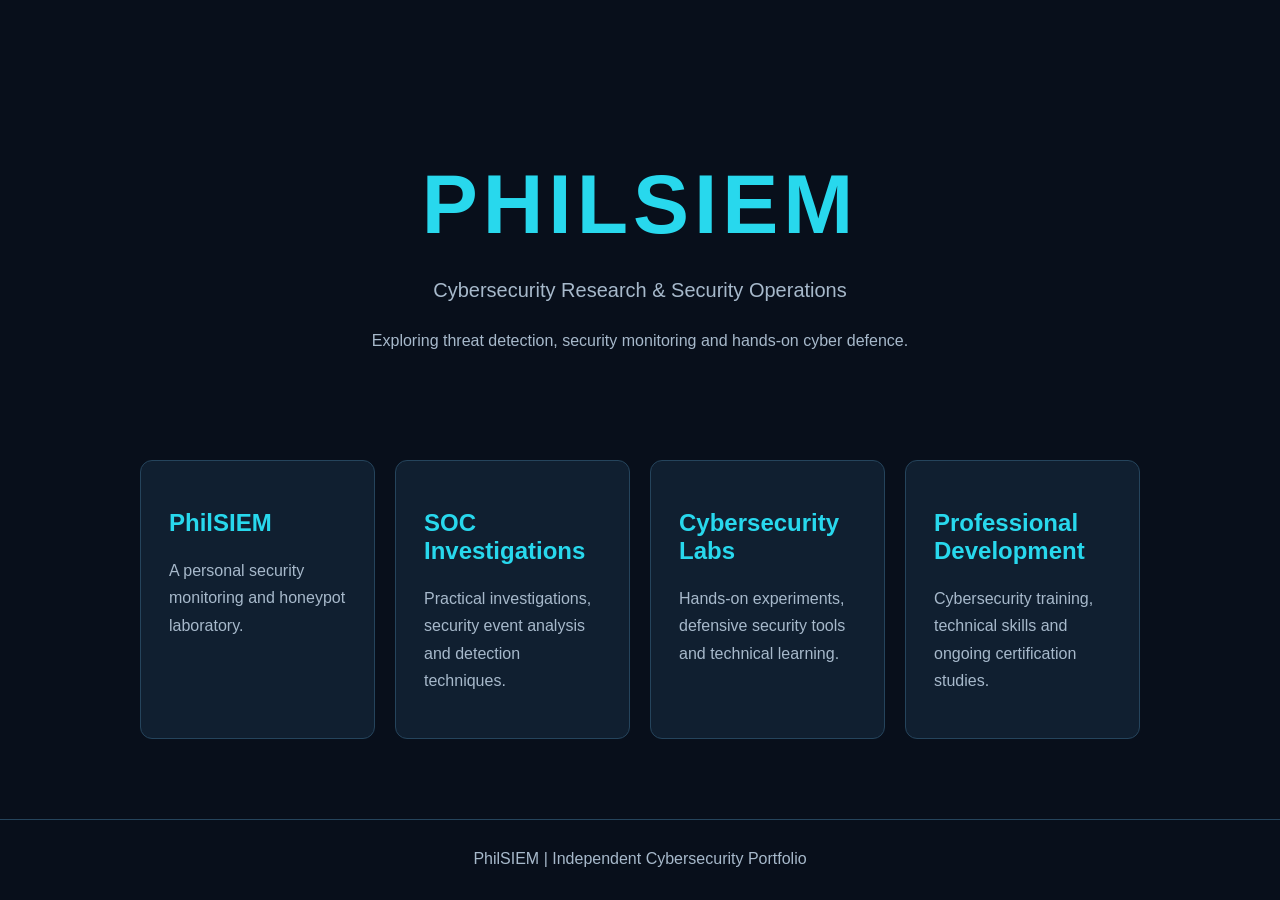
==== index.html @ 8fc61f2c "Create index.html" ====
<!DOCTYPE html>
<html lang="en">
<head>
  <meta charset="UTF-8">
  <meta name="viewport" content="width=device-width, initial-scale=1">
  <title>PhilSIEM | Cybersecurity Research</title>
  <style>
    body {
      background: #080f1b;
      color: #e6f2ff;
      font-family: Arial, sans-serif;
      margin: 0;
      text-align: center;
    }
    header {
      padding: 100px 20px 60px;
    }
    h1 {
      font-size: clamp(48px, 9vw, 84px);
      color: #28d8ed;
      letter-spacing: 5px;
      margin-bottom: 12px;
    }
    p { color: #a7b9cb; line-height: 1.7; }
    .tagline { font-size: 20px; }
    .grid {
      display: grid;
      grid-template-columns: repeat(auto-fit, minmax(230px, 1fr));
      gap: 20px;
      max-width: 1000px;
      margin: 30px auto 80px;
      padding: 0 20px;
    }
    .card {
      background: #101f30;
      border: 1px solid #25445c;
      border-radius: 12px;
      padding: 28px;
      text-align: left;
    }
    .card h2 { color: #28d8ed; }
    footer {
      padding: 30px;
      border-top: 1px solid #25445c;
      color: #a7b9cb;
    }
  </style>
</head>
<body>
  <header>
    <h1>PHILSIEM</h1>
    <p class="tagline">Cybersecurity Research & Security Operations</p>
    <p>Exploring threat detection, security monitoring and hands-on cyber defence.</p>
  </header>

  <main class="grid">
    <section class="card">
      <h2>PhilSIEM</h2>
      <p>A personal security monitoring and honeypot laboratory.</p>
    </section>
    <section class="card">
      <h2>SOC Investigations</h2>
      <p>Practical investigations, security event analysis and detection techniques.</p>
    </section>
    <section class="card">
      <h2>Cybersecurity Labs</h2>
      <p>Hands-on experiments, defensive security tools and technical learning.</p>
    </section>
    <section class="card">
      <h2>Professional Development</h2>
      <p>Cybersecurity training, technical skills and ongoing certification studies.</p>
    </section>
  </main>

  <footer>PhilSIEM | Independent Cybersecurity Portfolio</footer>
</body>
</html>
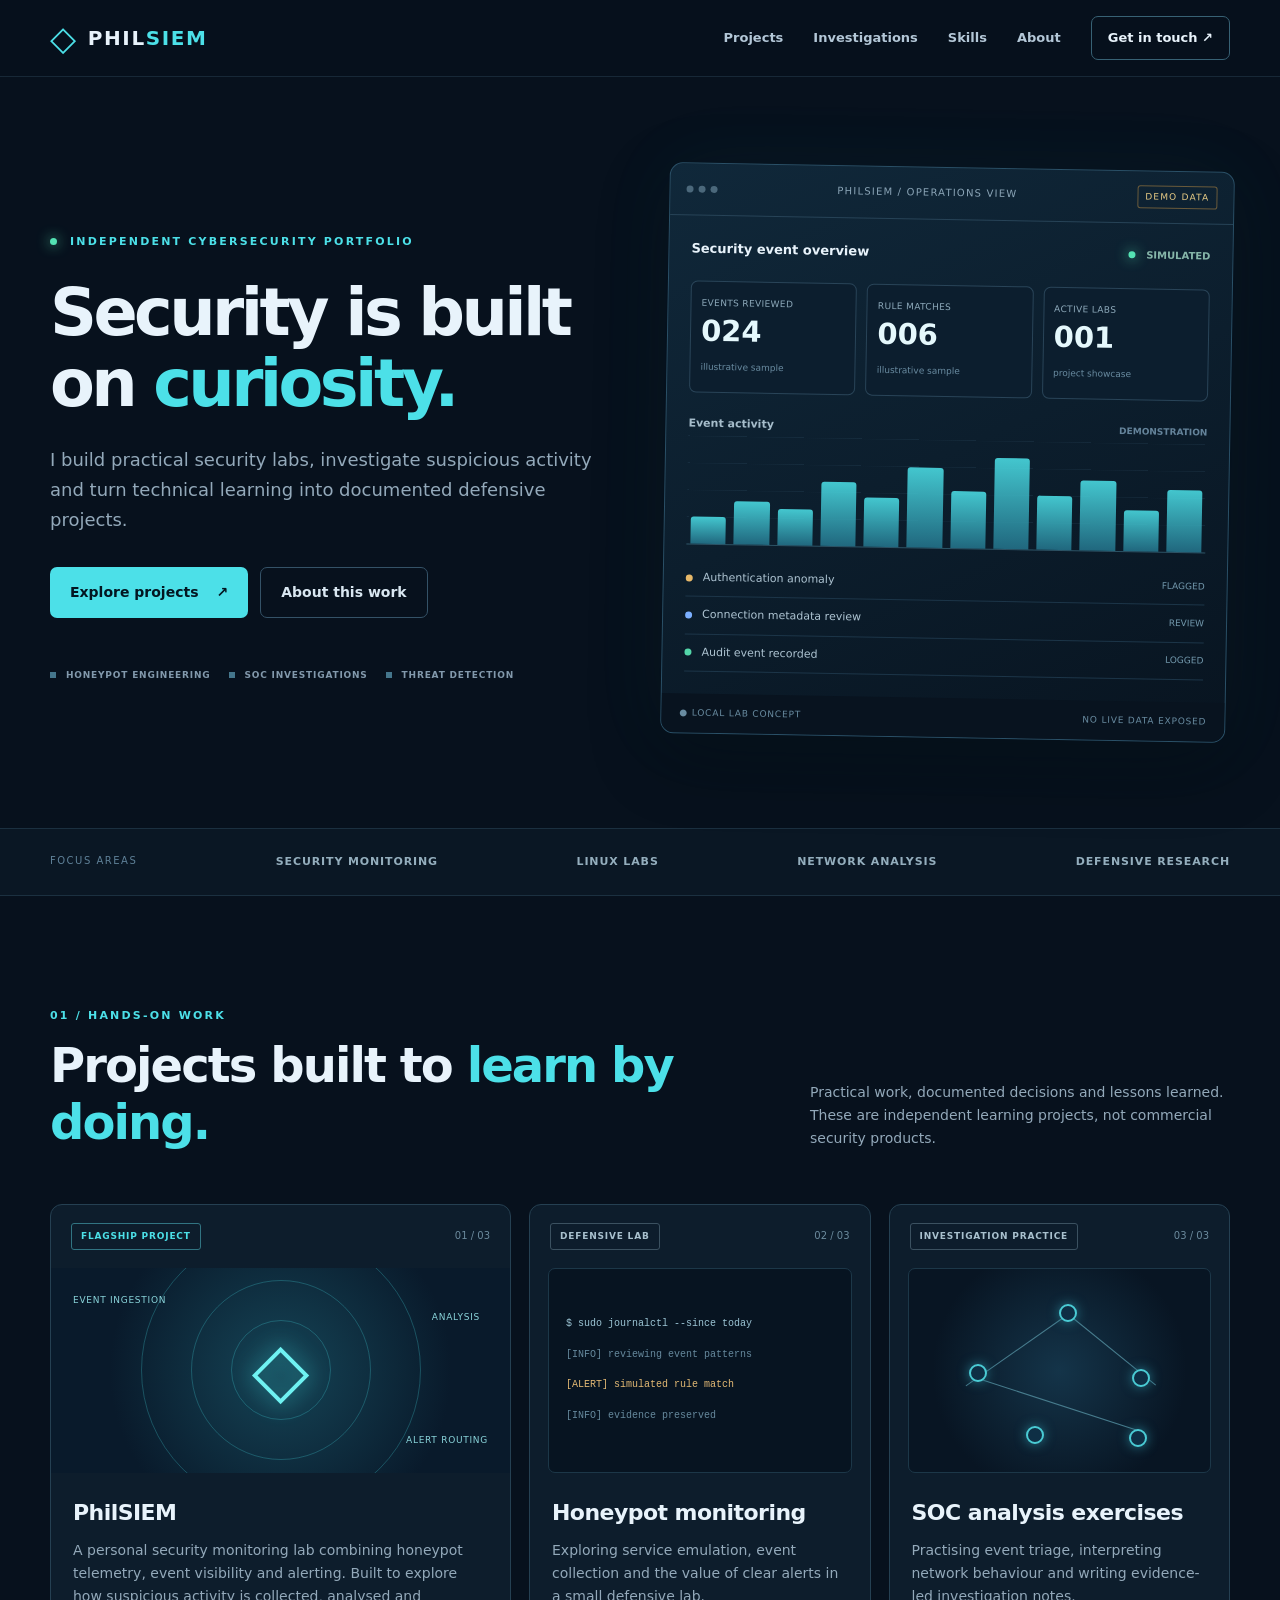
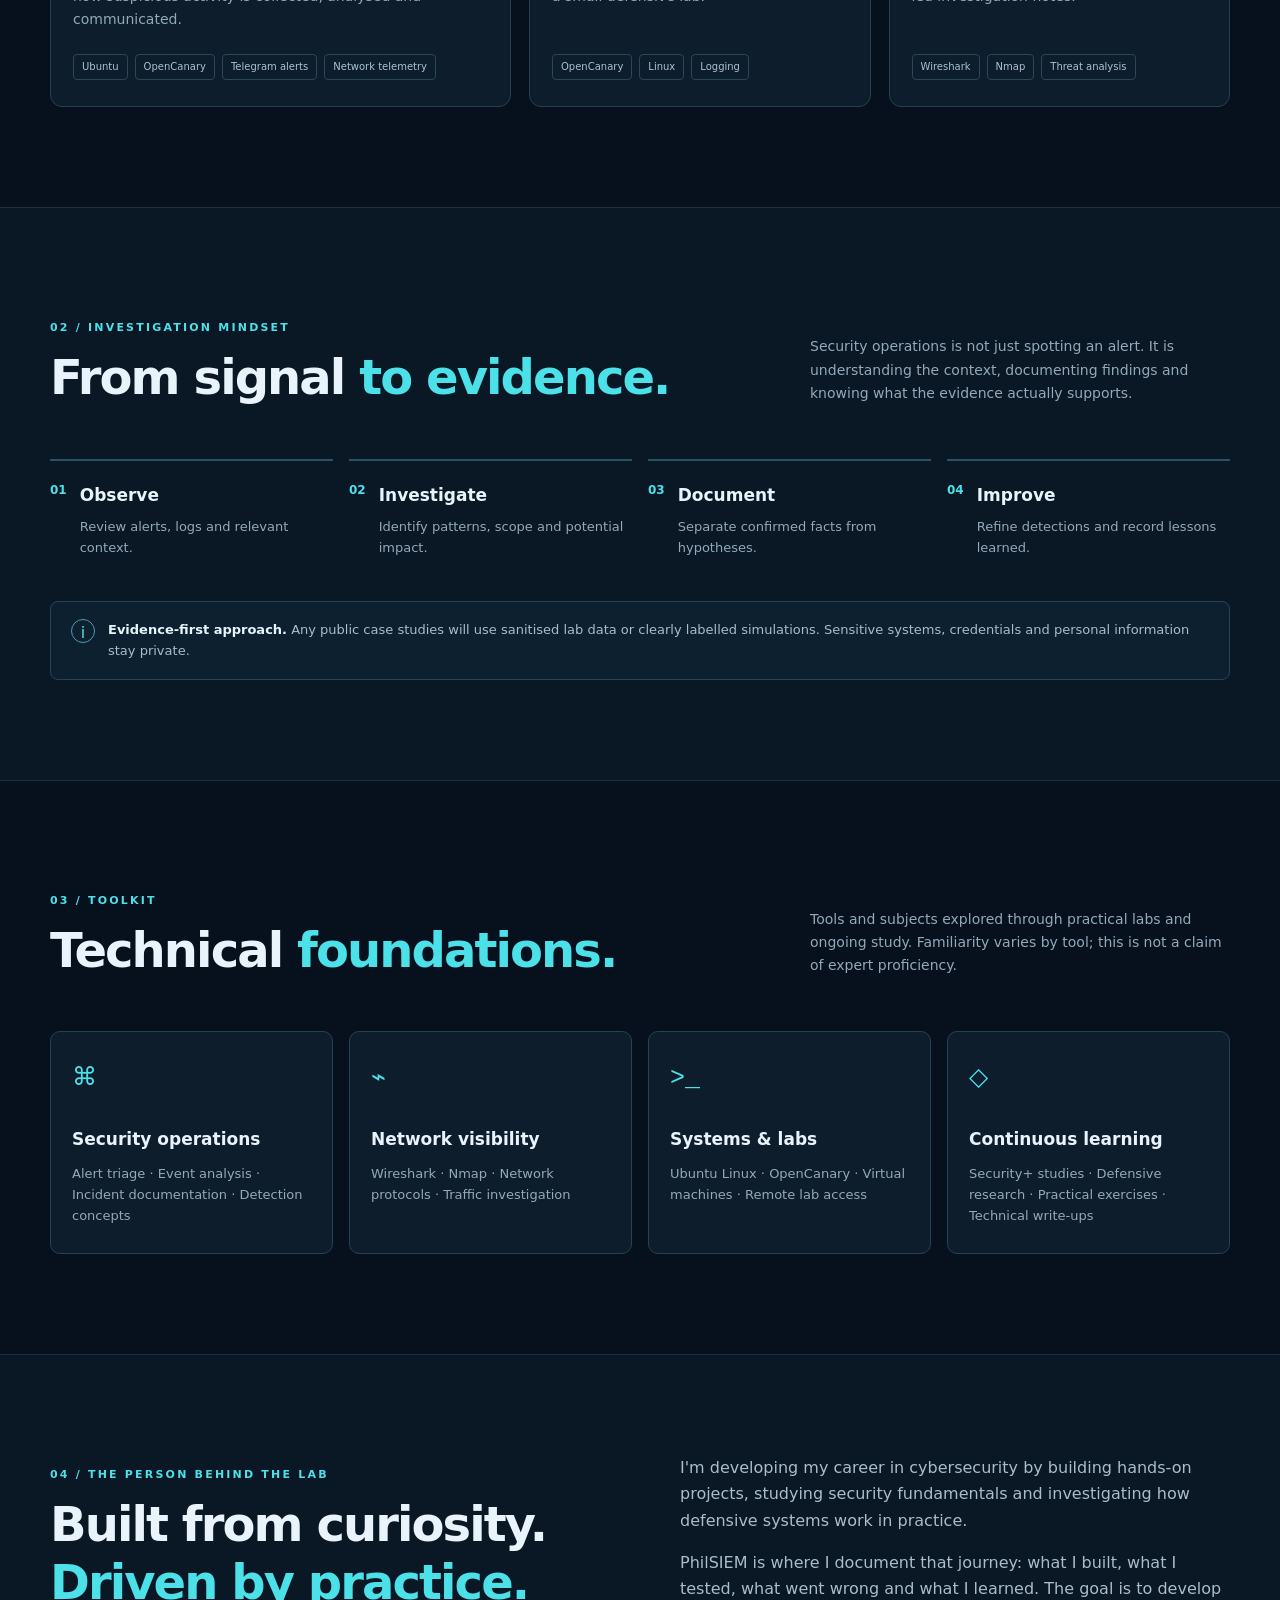
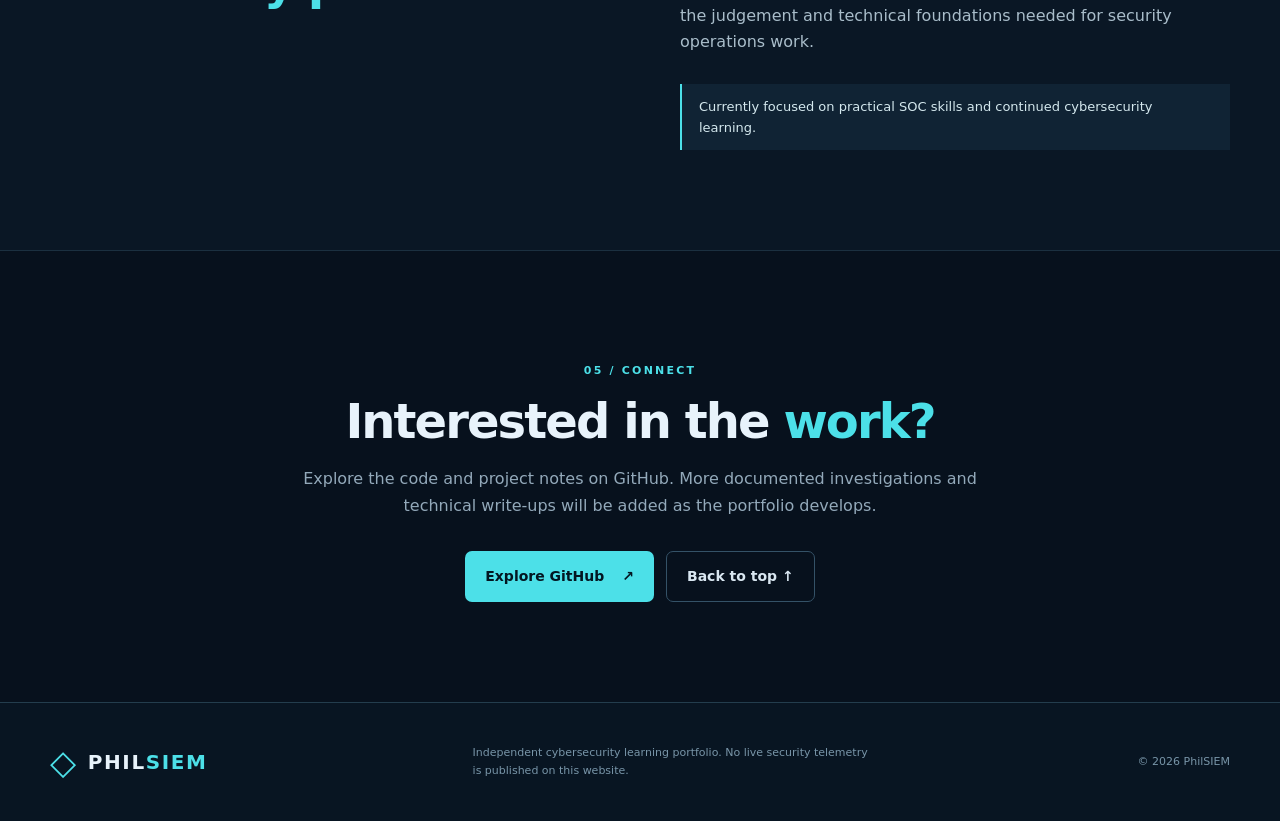
==== commit 6adc7601: "Add files via upload" ====
--- a/index.html
+++ b/index.html
@@ -1,78 +1,55 @@
-
-<!DOCTYPE html>
+<!doctype html>
 <html lang="en">
 <head>
-  <meta charset="UTF-8">
-  <meta name="viewport" content="width=device-width, initial-scale=1">
-  <title>PhilSIEM | Cybersecurity Research</title>
-  <style>
-    body {
-      background: #080f1b;
-      color: #e6f2ff;
-      font-family: Arial, sans-serif;
-      margin: 0;
-      text-align: center;
-    }
-    header {
-      padding: 100px 20px 60px;
-    }
-    h1 {
-      font-size: clamp(48px, 9vw, 84px);
-      color: #28d8ed;
-      letter-spacing: 5px;
-      margin-bottom: 12px;
-    }
-    p { color: #a7b9cb; line-height: 1.7; }
-    .tagline { font-size: 20px; }
-    .grid {
-      display: grid;
-      grid-template-columns: repeat(auto-fit, minmax(230px, 1fr));
-      gap: 20px;
-      max-width: 1000px;
-      margin: 30px auto 80px;
-      padding: 0 20px;
-    }
-    .card {
-      background: #101f30;
-      border: 1px solid #25445c;
-      border-radius: 12px;
-      padding: 28px;
-      text-align: left;
-    }
-    .card h2 { color: #28d8ed; }
-    footer {
-      padding: 30px;
-      border-top: 1px solid #25445c;
-      color: #a7b9cb;
-    }
-  </style>
+  <meta charset="utf-8">
+  <meta name="viewport" content="width=device-width,initial-scale=1">
+  <meta name="description" content="PhilSIEM: independent cybersecurity portfolio covering honeypot engineering, security monitoring, SOC investigations and defensive research.">
+  <meta name="theme-color" content="#07111d">
+  <title>PhilSIEM | Cybersecurity & Security Operations</title>
+  <link rel="icon" type="image/svg+xml" href="assets/favicon.svg">
+  <link rel="stylesheet" href="assets/styles.css">
+  <script src="assets/script.js" defer></script>
 </head>
 <body>
-  <header>
-    <h1>PHILSIEM</h1>
-    <p class="tagline">Cybersecurity Research & Security Operations</p>
-    <p>Exploring threat detection, security monitoring and hands-on cyber defence.</p>
+  <a class="skip-link" href="#main">Skip to content</a>
+  <header class="site-header">
+    <div class="container nav-wrap">
+      <a class="brand" href="#home" aria-label="PhilSIEM home"><span class="brand-mark" aria-hidden="true">◇</span><span>PHIL<span class="brand-accent">SIEM</span></span></a>
+      <button class="menu-toggle" type="button" aria-label="Open navigation" aria-expanded="false" aria-controls="site-nav">☰</button>
+      <nav id="site-nav" class="site-nav" aria-label="Main navigation">
+        <a href="#projects">Projects</a><a href="#investigations">Investigations</a><a href="#skills">Skills</a><a href="#about">About</a><a class="nav-cta" href="#contact">Get in touch <span aria-hidden="true">↗</span></a>
+      </nav>
+    </div>
   </header>
-
-  <main class="grid">
-    <section class="card">
-      <h2>PhilSIEM</h2>
-      <p>A personal security monitoring and honeypot laboratory.</p>
+  <main id="main">
+    <section id="home" class="hero container">
+      <div class="hero-copy">
+        <p class="eyebrow"><span class="status-dot"></span> INDEPENDENT CYBERSECURITY PORTFOLIO</p>
+        <h1>Security is built<br>on <span class="gradient-text">curiosity.</span></h1>
+        <p class="hero-lead">I build practical security labs, investigate suspicious activity and turn technical learning into documented defensive projects.</p>
+        <div class="hero-actions"><a class="button primary" href="#projects">Explore projects <span aria-hidden="true">↗</span></a><a class="button secondary" href="#about">About this work</a></div>
+        <div class="hero-micro"><span><span class="micro-square"></span> HONEYPOT ENGINEERING</span><span><span class="micro-square"></span> SOC INVESTIGATIONS</span><span><span class="micro-square"></span> THREAT DETECTION</span></div>
+      </div>
+      <div class="console" aria-label="Illustrative security operations dashboard with simulated activity">
+        <div class="console-head"><div class="window-dots"><i></i><i></i><i></i></div><span>PHILSIEM / OPERATIONS VIEW</span><span class="demo-pill">DEMO DATA</span></div>
+        <div class="console-main"><div class="console-title"><span>Security event overview</span><span class="signal"><span class="status-dot"></span> SIMULATED</span></div>
+          <div class="metric-grid"><div class="metric"><small>EVENTS REVIEWED</small><strong>024</strong><span>illustrative sample</span></div><div class="metric"><small>RULE MATCHES</small><strong>006</strong><span>illustrative sample</span></div><div class="metric"><small>ACTIVE LABS</small><strong>001</strong><span>project showcase</span></div></div>
+          <div class="chart-heading"><span>Event activity</span><span>DEMONSTRATION</span></div><div class="bars" aria-hidden="true"><i style="--h:29%"></i><i style="--h:46%"></i><i style="--h:38%"></i><i style="--h:68%"></i><i style="--h:52%"></i><i style="--h:84%"></i><i style="--h:60%"></i><i style="--h:96%"></i><i style="--h:57%"></i><i style="--h:74%"></i><i style="--h:43%"></i><i style="--h:66%"></i></div>
+          <div class="event-list"><div><span class="event-indicator amber"></span><span>Authentication anomaly</span><small>FLAGGED</small></div><div><span class="event-indicator blue"></span><span>Connection metadata review</span><small>REVIEW</small></div><div><span class="event-indicator green"></span><span>Audit event recorded</span><small>LOGGED</small></div></div>
+        </div><div class="console-foot"><span>● LOCAL LAB CONCEPT</span><span>NO LIVE DATA EXPOSED</span></div>
+      </div>
     </section>
-    <section class="card">
-      <h2>SOC Investigations</h2>
-      <p>Practical investigations, security event analysis and detection techniques.</p>
+    <section class="trust-strip"><div class="container trust-inner"><span>FOCUS AREAS</span><strong>SECURITY MONITORING</strong><strong>LINUX LABS</strong><strong>NETWORK ANALYSIS</strong><strong>DEFENSIVE RESEARCH</strong></div></section>
+    <section id="projects" class="section container"><div class="section-head"><div><p class="eyebrow">01 / HANDS-ON WORK</p><h2>Projects built to <span>learn by doing.</span></h2></div><p>Practical work, documented decisions and lessons learned. These are independent learning projects, not commercial security products.</p></div>
+      <div class="project-grid"><article class="project-card featured"><div class="project-top"><span class="chip cyan">FLAGSHIP PROJECT</span><span class="project-index">01 / 03</span></div><div class="project-art"><div class="art-ring ring-one"></div><div class="art-ring ring-two"></div><div class="art-ring ring-three"></div><div class="art-core">◇</div><span class="art-label a">EVENT INGESTION</span><span class="art-label b">ALERT ROUTING</span><span class="art-label c">ANALYSIS</span></div><div class="project-body"><h3>PhilSIEM</h3><p>A personal security monitoring lab combining honeypot telemetry, event visibility and alerting. Built to explore how suspicious activity is collected, analysed and communicated.</p><div class="tags"><span>Ubuntu</span><span>OpenCanary</span><span>Telegram alerts</span><span>Network telemetry</span></div></div></article>
+      <article class="project-card"><div class="project-top"><span class="chip">DEFENSIVE LAB</span><span class="project-index">02 / 03</span></div><div class="mini-graphic"><span class="terminal-line">$ sudo journalctl --since today</span><span class="terminal-line faint">[INFO] reviewing event patterns</span><span class="terminal-line accent">[ALERT] simulated rule match</span><span class="terminal-line faint">[INFO] evidence preserved</span></div><div class="project-body"><h3>Honeypot monitoring</h3><p>Exploring service emulation, event collection and the value of clear alerts in a small defensive lab.</p><div class="tags"><span>OpenCanary</span><span>Linux</span><span>Logging</span></div></div></article>
+      <article class="project-card"><div class="project-top"><span class="chip">INVESTIGATION PRACTICE</span><span class="project-index">03 / 03</span></div><div class="mini-graphic nodes" aria-hidden="true"><span class="node n1"></span><span class="node n2"></span><span class="node n3"></span><span class="node n4"></span><span class="node n5"></span><span class="connector-line l1"></span><span class="connector-line l2"></span><span class="connector-line l3"></span></div><div class="project-body"><h3>SOC analysis exercises</h3><p>Practising event triage, interpreting network behaviour and writing evidence-led investigation notes.</p><div class="tags"><span>Wireshark</span><span>Nmap</span><span>Threat analysis</span></div></div></article></div>
     </section>
-    <section class="card">
-      <h2>Cybersecurity Labs</h2>
-      <p>Hands-on experiments, defensive security tools and technical learning.</p>
-    </section>
-    <section class="card">
-      <h2>Professional Development</h2>
-      <p>Cybersecurity training, technical skills and ongoing certification studies.</p>
-    </section>
+    <section id="investigations" class="section section-alt"><div class="container"><div class="section-head"><div><p class="eyebrow">02 / INVESTIGATION MINDSET</p><h2>From signal <span>to evidence.</span></h2></div><p>Security operations is not just spotting an alert. It is understanding the context, documenting findings and knowing what the evidence actually supports.</p></div><div class="workflow"><div class="workflow-step"><span>01</span><div><h3>Observe</h3><p>Review alerts, logs and relevant context.</p></div></div><div class="workflow-step"><span>02</span><div><h3>Investigate</h3><p>Identify patterns, scope and potential impact.</p></div></div><div class="workflow-step"><span>03</span><div><h3>Document</h3><p>Separate confirmed facts from hypotheses.</p></div></div><div class="workflow-step"><span>04</span><div><h3>Improve</h3><p>Refine detections and record lessons learned.</p></div></div></div><div class="notice"><span class="notice-icon">i</span><p><strong>Evidence-first approach.</strong> Any public case studies will use sanitised lab data or clearly labelled simulations. Sensitive systems, credentials and personal information stay private.</p></div></div></section>
+    <section id="skills" class="section container"><div class="section-head"><div><p class="eyebrow">03 / TOOLKIT</p><h2>Technical <span>foundations.</span></h2></div><p>Tools and subjects explored through practical labs and ongoing study. Familiarity varies by tool; this is not a claim of expert proficiency.</p></div><div class="skills-grid"><div class="skill-group"><div class="skill-icon">⌘</div><h3>Security operations</h3><p>Alert triage · Event analysis · Incident documentation · Detection concepts</p></div><div class="skill-group"><div class="skill-icon">⌁</div><h3>Network visibility</h3><p>Wireshark · Nmap · Network protocols · Traffic investigation</p></div><div class="skill-group"><div class="skill-icon">&gt;_</div><h3>Systems & labs</h3><p>Ubuntu Linux · OpenCanary · Virtual machines · Remote lab access</p></div><div class="skill-group"><div class="skill-icon">◇</div><h3>Continuous learning</h3><p>Security+ studies · Defensive research · Practical exercises · Technical write-ups</p></div></div></section>
+    <section id="about" class="section section-alt"><div class="container about-grid"><div><p class="eyebrow">04 / THE PERSON BEHIND THE LAB</p><h2>Built from curiosity.<br><span>Driven by practice.</span></h2></div><div class="about-copy"><p>I'm developing my career in cybersecurity by building hands-on projects, studying security fundamentals and investigating how defensive systems work in practice.</p><p>PhilSIEM is where I document that journey: what I built, what I tested, what went wrong and what I learned. The goal is to develop the judgement and technical foundations needed for security operations work.</p><div class="about-note">Currently focused on practical SOC skills and continued cybersecurity learning.</div></div></div></section>
+    <section id="contact" class="section container contact"><p class="eyebrow">05 / CONNECT</p><h2>Interested in the <span>work?</span></h2><p>Explore the code and project notes on GitHub. More documented investigations and technical write-ups will be added as the portfolio develops.</p><div class="hero-actions"><a class="button primary" href="https://github.com/shadowport1609" target="_blank" rel="noopener noreferrer">Explore GitHub <span aria-hidden="true">↗</span></a><a class="button secondary" href="#home">Back to top ↑</a></div></section>
   </main>
-
-  <footer>PhilSIEM | Independent Cybersecurity Portfolio</footer>
+  <footer class="site-footer"><div class="container footer-inner"><a class="brand" href="#home"><span class="brand-mark">◇</span><span>PHIL<span class="brand-accent">SIEM</span></span></a><p>Independent cybersecurity learning portfolio. No live security telemetry is published on this website.</p><small>© <span id="year">2026</span> PhilSIEM</small></div></footer>
 </body>
 </html>
--- a/assets/styles.css
+++ b/assets/styles.css
@@ -0,0 +1 @@
+:root{color-scheme:dark;--bg:#07111d;--panel:#0c1a2a;--panel2:#0f2032;--line:#20374b;--text:#e8f3fb;--muted:#93a9ba;--cyan:#4ce0e8;--blue:#648bff;--max:1180px}*{box-sizing:border-box}html{scroll-behavior:smooth;scroll-padding-top:90px}body{margin:0;background:var(--bg);color:var(--text);font:16px/1.65 system-ui,-apple-system,BlinkMacSystemFont,"Segoe UI",sans-serif}a{color:inherit;text-decoration:none}button{font:inherit}.container{width:min(var(--max),calc(100% - 48px));margin-inline:auto}.skip-link{position:absolute;top:-60px;left:12px;background:#fff;color:#000;padding:10px;z-index:20}.skip-link:focus{top:12px}.site-header{position:sticky;top:0;z-index:10;background:rgba(7,17,29,.92);border-bottom:1px solid rgba(112,159,190,.16);backdrop-filter:blur(16px)}.nav-wrap{display:flex;justify-content:space-between;align-items:center;min-height:76px}.brand{display:inline-flex;align-items:center;gap:10px;font-weight:800;font-size:20px;letter-spacing:.08em}.brand-mark{color:var(--cyan);font-size:34px;line-height:1}.brand-accent{color:var(--cyan)}.site-nav{display:flex;align-items:center;gap:30px}.site-nav>a{font-size:13px;color:#b3c7d7;font-weight:650;transition:color .2s}.site-nav>a:hover,.site-nav>a:focus-visible{color:var(--cyan)}.site-nav .nav-cta{border:1px solid #376174;padding:10px 16px;border-radius:7px;color:var(--text)}.menu-toggle{display:none;background:none;border:1px solid var(--line);border-radius:7px;color:var(--text);padding:5px 12px;font-size:22px}.hero{display:grid;grid-template-columns:1fr 1fr;gap:50px;align-items:center;min-height:665px;padding-block:90px}.eyebrow{font-size:11px;letter-spacing:.2em;color:var(--cyan);font-weight:800}.status-dot{display:inline-block;width:7px;height:7px;border-radius:50%;background:#54e2b3;box-shadow:0 0 13px #54e2b3;margin-right:7px}.hero h1{font-size:clamp(42px,5.1vw,72px);line-height:1.09;letter-spacing:-.055em;margin:26px 0}.gradient-text,.section h2 span{color:var(--cyan)}.hero-lead{font-size:18px;color:var(--muted);max-width:560px}.hero-actions{display:flex;gap:12px;flex-wrap:wrap;margin-top:32px}.button{display:inline-flex;align-items:center;justify-content:center;gap:18px;padding:13px 20px;border-radius:7px;font-size:14px;font-weight:750;min-height:48px}.button.primary{background:var(--cyan);color:#031621}.button.primary:hover{background:#a4f6f8}.button.secondary{border:1px solid #345267;color:#d9e7f1}.button.secondary:hover{border-color:var(--cyan)}.hero-micro{display:flex;gap:18px;flex-wrap:wrap;margin-top:50px;font-size:9px;letter-spacing:.09em;color:#8299ac;font-weight:750}.micro-square{display:inline-block;width:6px;height:6px;background:#44768c;margin-right:6px}.console{border:1px solid #2a5067;border-radius:13px;background:linear-gradient(155deg,#10283a,#081420);box-shadow:0 24px 70px rgba(0,0,0,.3),0 0 80px rgba(52,199,215,.06);overflow:hidden;transform:rotate(1deg)}.console-head{display:flex;align-items:center;justify-content:space-between;padding:14px 16px;border-bottom:1px solid #274357;font-size:10px;letter-spacing:.12em;color:#8ba5b7;gap:8px}.window-dots{display:flex;gap:5px}.window-dots i{width:7px;height:7px;background:#4b687b;border-radius:50%}.demo-pill{font-size:9px;color:#e7cb85;border:1px solid #695a3b;padding:3px 7px;border-radius:3px}.console-main{padding:22px}.console-title,.chart-heading{display:flex;justify-content:space-between;gap:8px;align-items:center;font-size:13px;font-weight:750}.signal{font-size:10px;color:#86b6a9}.metric-grid{display:grid;grid-template-columns:repeat(3,1fr);gap:10px;margin:22px 0}.metric{border:1px solid #294458;background:#0c1e2e;padding:14px 10px;border-radius:7px}.metric small{display:block;color:#8da9ba;font-size:9px;letter-spacing:.04em}.metric strong{display:block;font-size:29px;color:#e5f8fc;line-height:1.4;font-weight:700}.metric span{font-size:9px;color:#698ba0}.chart-heading{font-size:11px;color:#a6bdcb}.chart-heading span+span{font-size:9px;color:#65849b}.bars{height:112px;display:flex;align-items:flex-end;gap:8px;padding:16px 4px 0;border-bottom:1px solid #2c5264;background:repeating-linear-gradient(to top,transparent 0,transparent 26px,rgba(70,111,139,.16) 27px)}.bars i{flex:1;height:var(--h);background:linear-gradient(#4de4eb,#24758d);border-radius:3px 3px 0 0;opacity:.85}.event-list{margin-top:15px}.event-list>div{display:flex;align-items:center;gap:10px;border-bottom:1px solid #1c3548;padding:9px 0;font-size:11px;color:#aec4d2}.event-list small{margin-left:auto;font-size:9px;color:#7399ad}.event-indicator{width:7px;height:7px;border-radius:50%}.amber{background:#e7b869}.blue{background:#7bafff}.green{background:#53d6a9}.console-foot{display:flex;justify-content:space-between;gap:8px;padding:12px 18px;background:#08131f;color:#698ca1;font-size:9px;letter-spacing:.09em}.trust-strip{border-block:1px solid #1b3040;background:#0a1724}.trust-inner{display:flex;align-items:center;justify-content:space-between;gap:16px;flex-wrap:wrap;padding-block:24px}.trust-inner span{color:#5f8198;font-size:10px;letter-spacing:.15em}.trust-inner strong{font-size:11px;letter-spacing:.08em;color:#94aebd}.section{padding-block:100px}.section-alt{background:#0a1725;border-block:1px solid #1b3040}.section-head{display:flex;align-items:end;justify-content:space-between;gap:50px;margin-bottom:40px}.section h2{font-size:clamp(31px,4vw,48px);letter-spacing:-.04em;line-height:1.2;margin:12px 0}.section-head>p{max-width:420px;color:var(--muted);font-size:14px}.project-grid{display:grid;grid-template-columns:1.35fr 1fr 1fr;gap:18px}.project-card{display:flex;flex-direction:column;background:#0d1d2c;border:1px solid #254052;border-radius:12px;overflow:hidden}.project-top{display:flex;justify-content:space-between;align-items:center;padding:18px 20px}.chip{border:1px solid #3b5160;color:#a9c1ce;padding:5px 9px;font-size:9px;letter-spacing:.09em;font-weight:800;border-radius:3px}.chip.cyan{color:var(--cyan);border-color:#317482}.project-index{font-size:10px;color:#6b8a9d}.project-art{height:205px;position:relative;overflow:hidden;display:flex;justify-content:center;align-items:center;background:radial-gradient(circle at center,#154456,#091a2b 68%)}.art-ring{position:absolute;border:1px solid rgba(71,218,226,.26);border-radius:50%}.ring-one{width:100px;height:100px}.ring-two{width:180px;height:180px}.ring-three{width:280px;height:280px}.art-core{font-size:75px;color:#6ff2f2;text-shadow:0 0 22px #3ac4c7}.art-label{position:absolute;font-size:9px;color:#8ad5db;letter-spacing:.08em}.art-label.a{top:25px;left:22px}.art-label.b{bottom:25px;right:22px}.art-label.c{top:42px;right:30px}.project-body{padding:22px 22px 26px;flex:1;display:flex;flex-direction:column}.project-body h3{font-size:22px;letter-spacing:-.025em;margin:0 0 8px}.project-body p{color:var(--muted);font-size:14px;margin:0 0 22px}.tags{display:flex;flex-wrap:wrap;gap:7px;margin-top:auto}.tags span{border:1px solid #29475b;color:#a7c4d4;padding:4px 8px;font-size:10px;border-radius:4px}.mini-graphic{height:205px;margin:0 18px;background:#071421;border:1px solid #1c3748;border-radius:7px;display:flex;flex-direction:column;justify-content:center;padding:17px;gap:14px}.terminal-line{font-family:ui-monospace,SFMono-Regular,Menlo,monospace;font-size:10px;color:#9cc5d5;white-space:nowrap;overflow:hidden;text-overflow:ellipsis}.terminal-line.faint{color:#66899d}.terminal-line.accent{color:#e3b974}.nodes{position:relative;display:block;background:radial-gradient(circle,#143449,#081523 70%)}.node{position:absolute;width:18px;height:18px;background:#0e2f45;border:2px solid #4acbd4;border-radius:50%;z-index:2;box-shadow:0 0 12px #26778a}.n1{top:35px;left:50%}.n2{top:95px;left:20%}.n3{top:100px;right:20%}.n4{bottom:28px;left:39%}.n5{bottom:25px;right:21%}.connector-line{position:absolute;height:1px;background:#477c8d;transform-origin:left}.l1{top:47px;left:52%;width:40%;transform:rotate(145deg)}.l2{top:47px;left:54%;width:36%;transform:rotate(39deg)}.l3{top:110px;left:24%;width:56%;transform:rotate(18deg)}.workflow{display:grid;grid-template-columns:repeat(4,1fr);gap:16px}.workflow-step{border-top:2px solid #275365;padding-top:20px;display:flex;gap:13px}.workflow-step>span{font-size:12px;font-weight:800;color:var(--cyan)}.workflow-step h3{font-size:17px;margin:0 0 7px}.workflow-step p{font-size:13px;color:var(--muted);margin:0}.notice{margin-top:42px;border:1px solid #274455;background:#0c2030;border-radius:8px;padding:17px 20px;display:flex;gap:13px;align-items:flex-start}.notice-icon{display:inline-grid;place-items:center;width:24px;height:24px;border:1px solid #4c9db0;border-radius:50%;color:var(--cyan);flex-shrink:0}.notice p{font-size:13px;color:#a7bdcb;margin:0}.notice strong{color:#e7f5fb}.skills-grid{display:grid;grid-template-columns:repeat(4,1fr);gap:16px}.skill-group{padding:26px 21px;border:1px solid #254254;background:#0d1d2c;border-radius:10px}.skill-icon{font-family:ui-monospace,monospace;color:var(--cyan);font-size:25px;margin-bottom:25px}.skill-group h3{font-size:17px;margin:0 0 10px}.skill-group p{font-size:13px;color:var(--muted);margin:0}.about-grid{display:grid;grid-template-columns:1fr 1fr;gap:80px}.about-copy p{color:#a9bdca;margin-top:0}.about-note{border-left:2px solid var(--cyan);padding:12px 17px;color:#d4e8ee;font-size:13px;background:#102334;margin-top:28px}.contact{text-align:center;max-width:730px}.contact p:not(.eyebrow){color:var(--muted)}.contact .hero-actions{justify-content:center}.site-footer{border-top:1px solid #233d4d;background:#081522}.footer-inner{display:flex;justify-content:space-between;align-items:center;gap:30px;padding-block:30px}.footer-inner p{font-size:11px;color:#7895a8;max-width:400px}.footer-inner small{font-size:11px;color:#7895a8}@media(max-width:1000px){.hero{grid-template-columns:1fr;gap:35px}.hero-copy{max-width:680px}.console{max-width:680px;transform:none}.project-grid{grid-template-columns:repeat(2,1fr)}.project-card.featured{grid-column:span 2}.skills-grid{grid-template-columns:repeat(2,1fr)}}@media(max-width:700px){.container{width:min(var(--max),calc(100% - 34px))}.nav-wrap{min-height:66px}.menu-toggle{display:block}.site-nav{display:none;position:absolute;top:66px;left:0;right:0;padding:22px;background:#0b1b29;border-bottom:1px solid var(--line);flex-direction:column;align-items:stretch;gap:16px}.site-nav.open{display:flex}.hero{padding-block:70px;min-height:0}.hero h1{font-size:clamp(39px,11vw,58px)}.hero-lead{font-size:16px}.hero-micro{margin-top:30px}.console-main{padding:13px}.console-head{font-size:8px}.metric{padding:9px 7px}.metric small{font-size:8px}.metric strong{font-size:24px}.metric span{font-size:8px}.trust-inner{justify-content:flex-start}.section{padding-block:70px}.section-head{display:block}.section-head>p{max-width:600px}.project-grid,.skills-grid,.workflow,.about-grid{grid-template-columns:1fr}.project-card.featured{grid-column:auto}.workflow{gap:22px}.about-grid{gap:20px}.footer-inner{align-items:flex-start;flex-direction:column;gap:12px}.footer-inner p{margin:0}}@media(prefers-reduced-motion:reduce){html{scroll-behavior:auto}*{transition:none!important}}
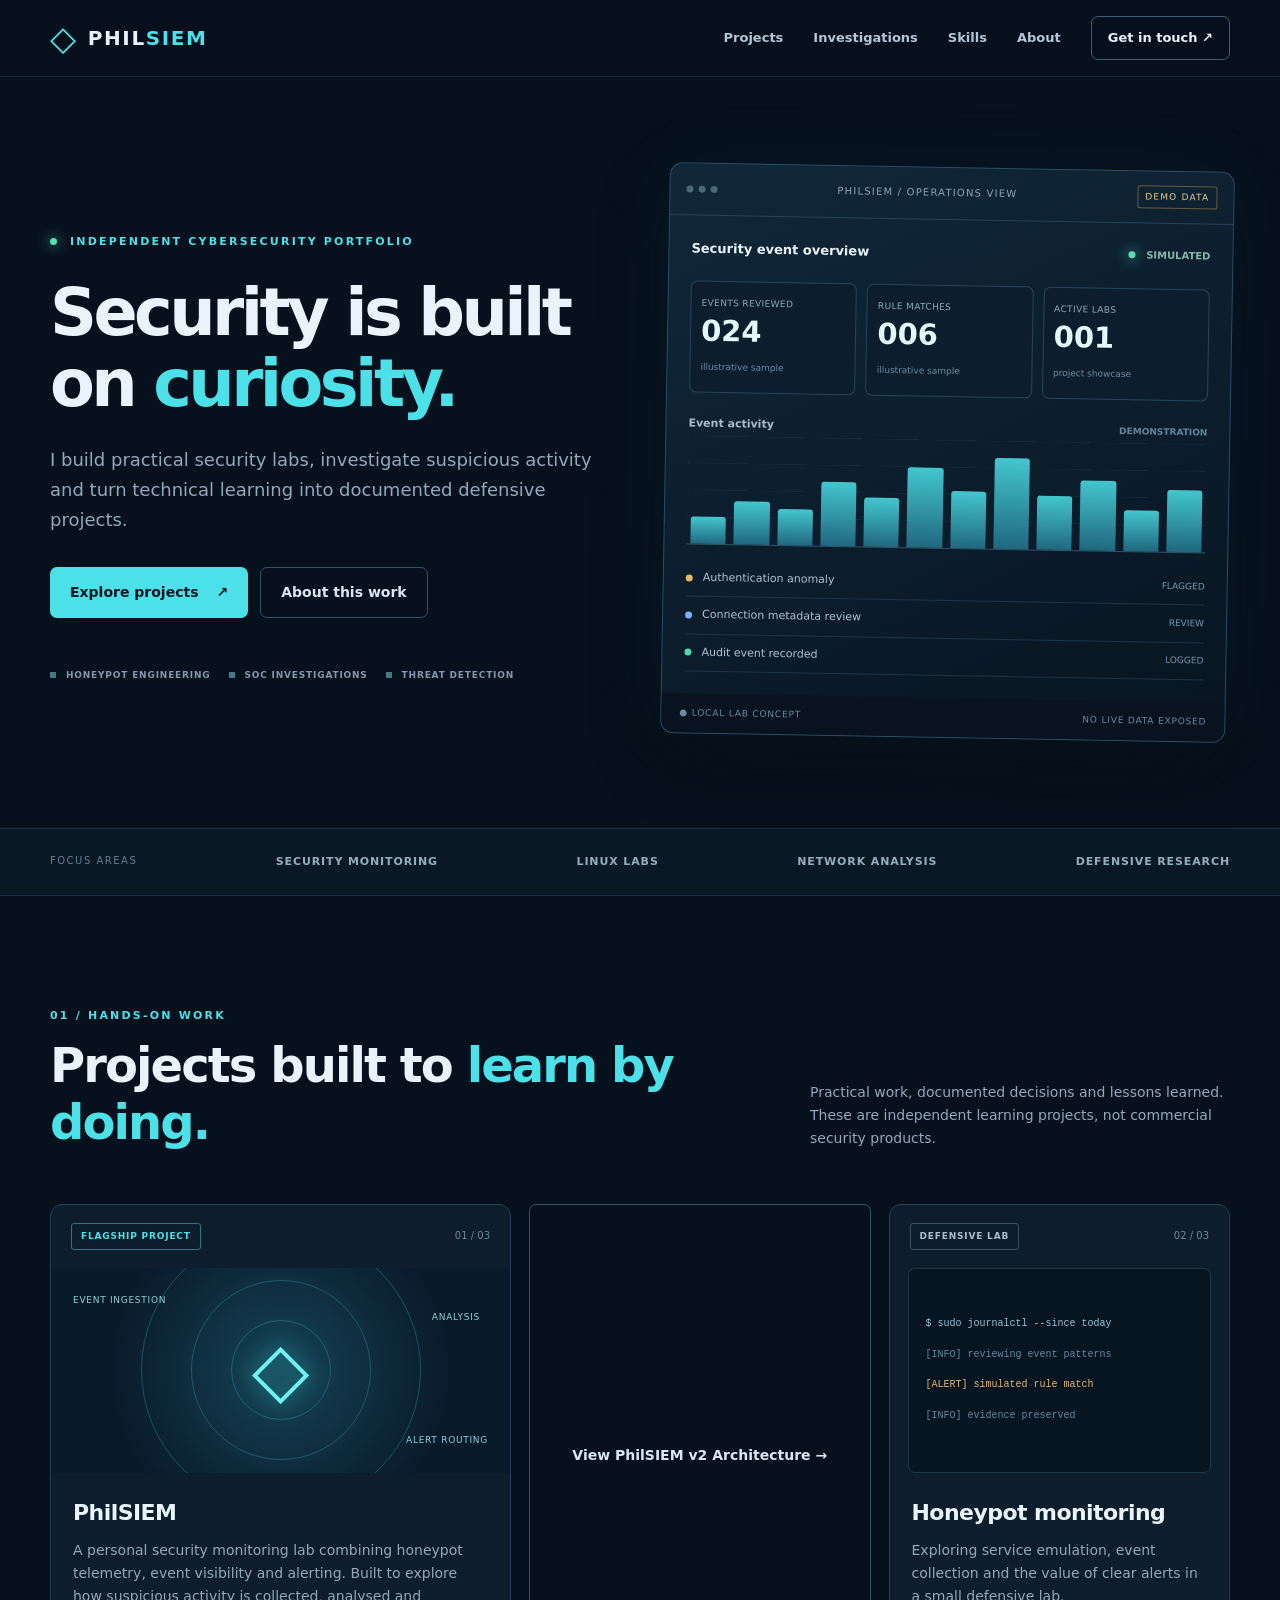
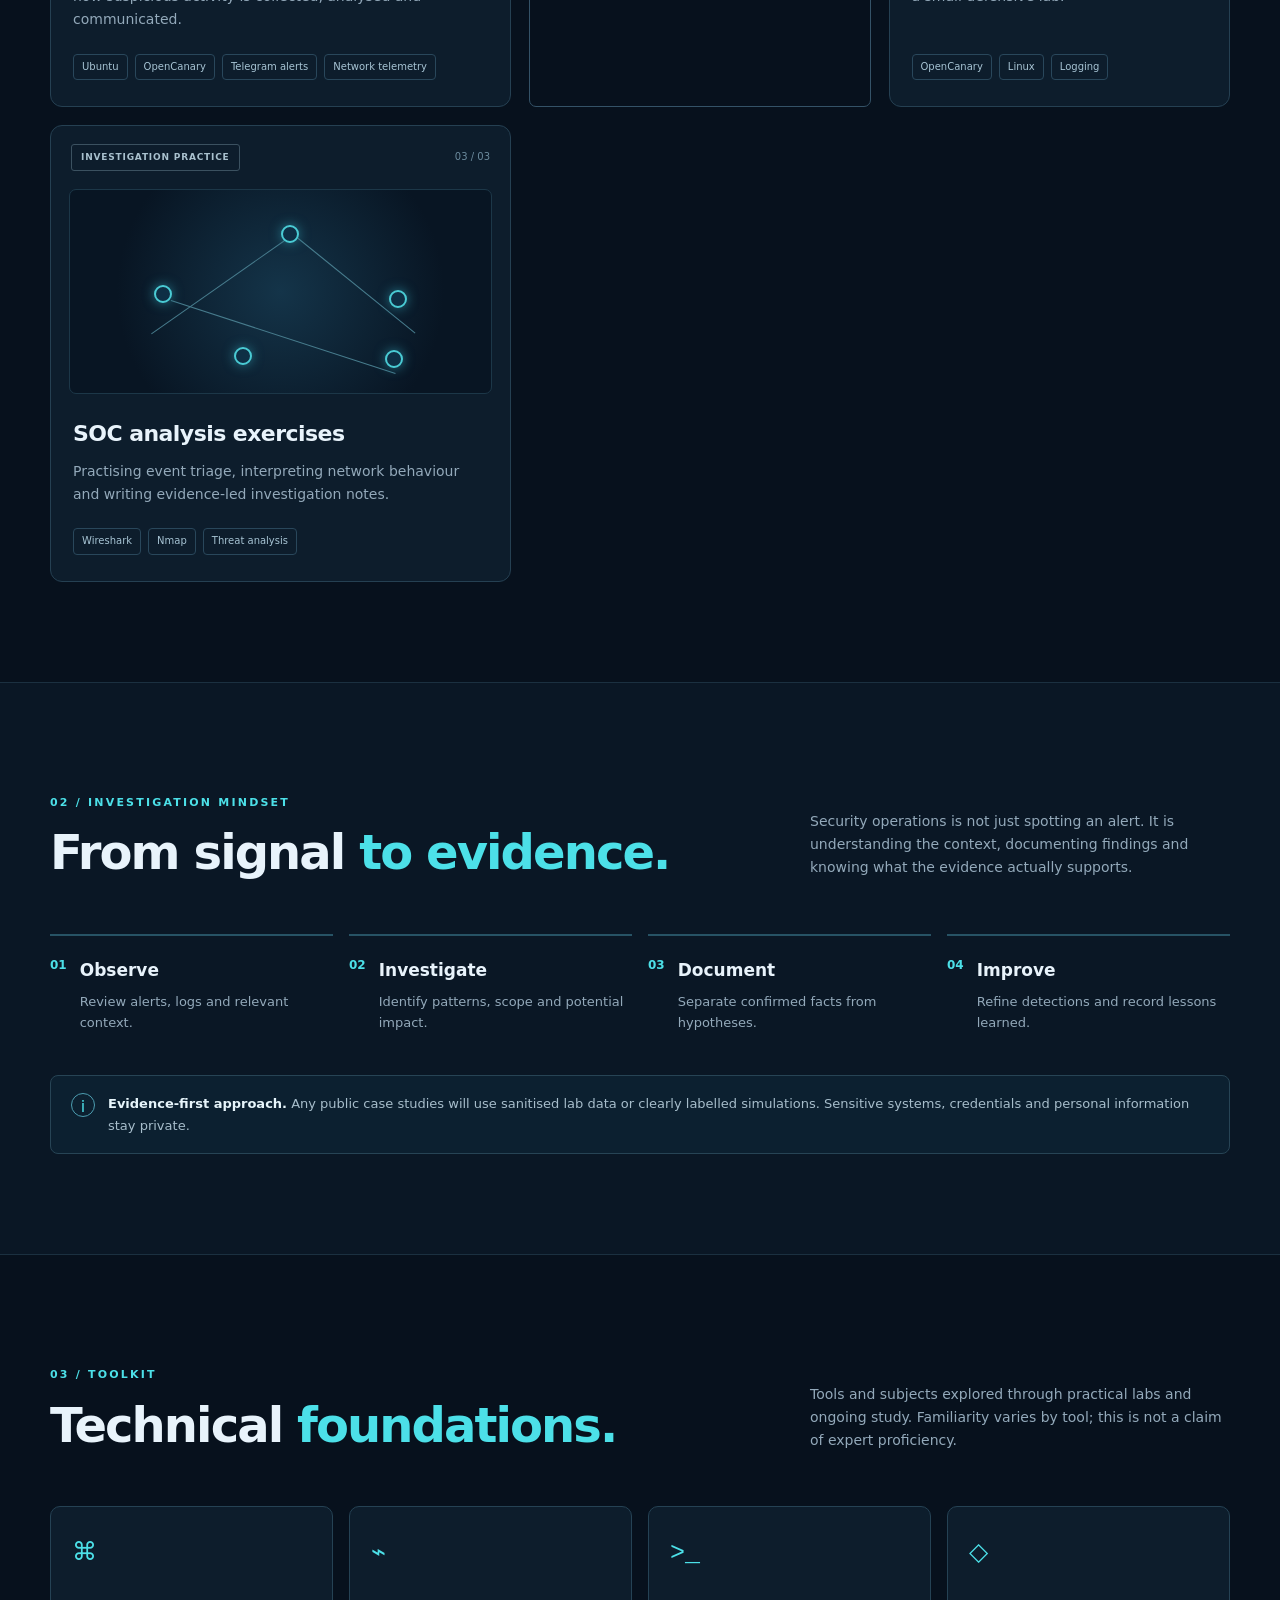
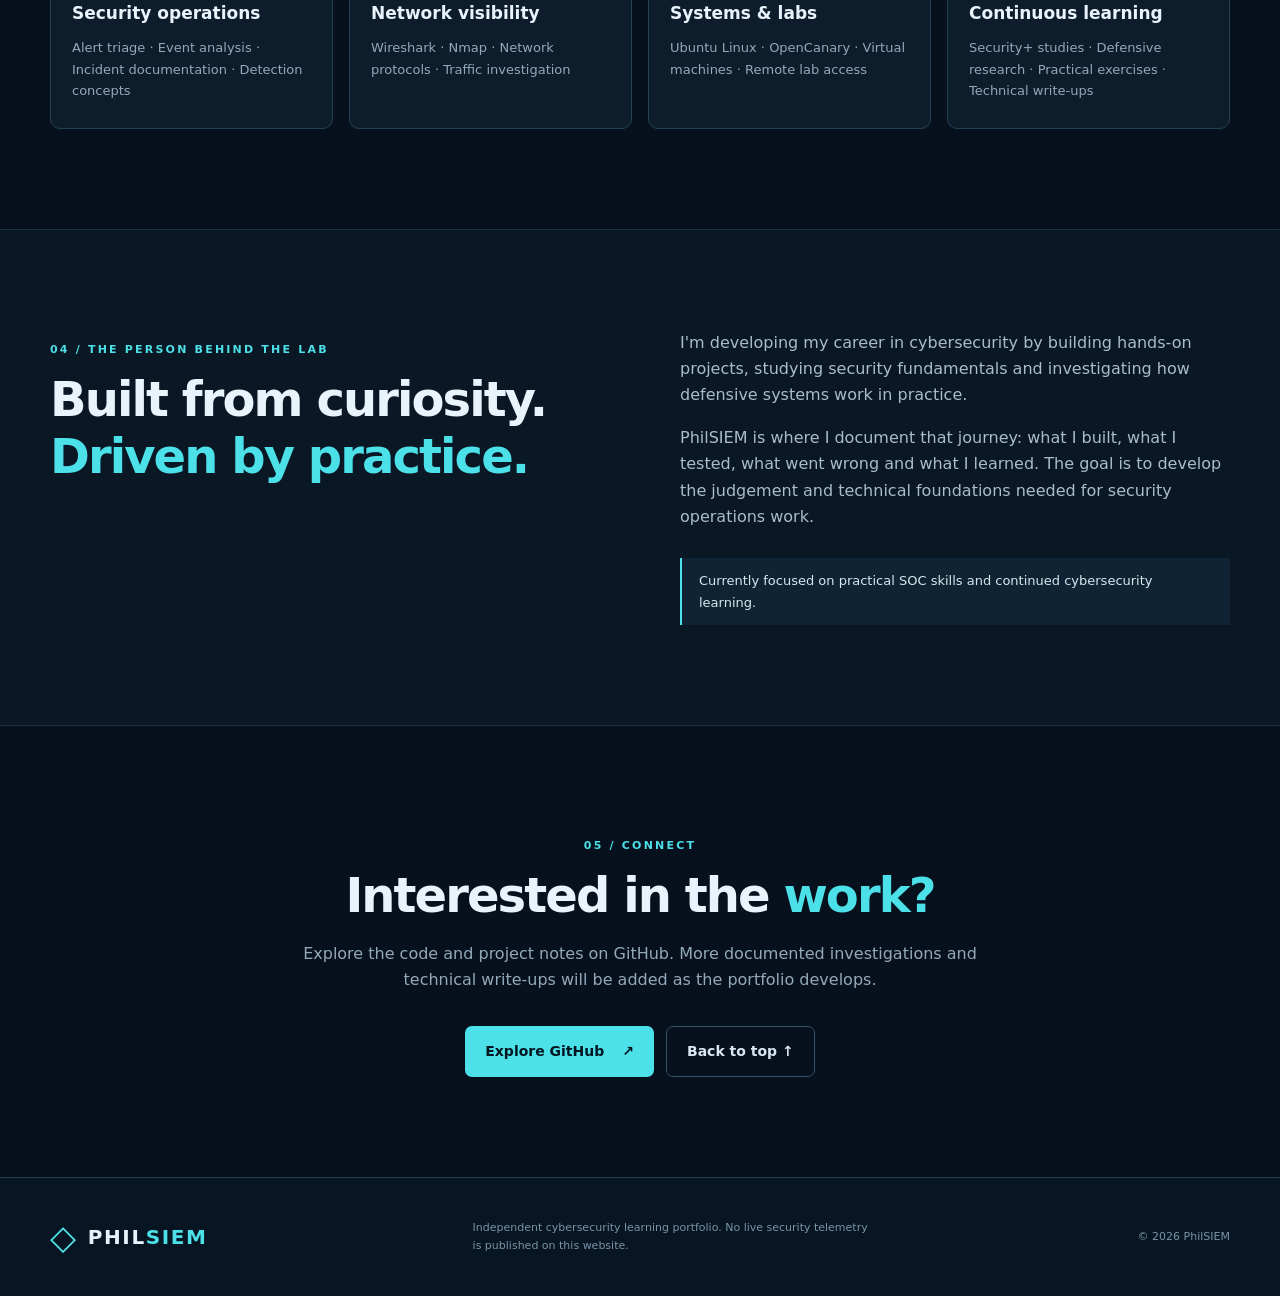
==== commit b2f885ad: "Update index.html" ====
--- a/index.html
+++ b/index.html
@@ -42,6 +42,9 @@
     <section class="trust-strip"><div class="container trust-inner"><span>FOCUS AREAS</span><strong>SECURITY MONITORING</strong><strong>LINUX LABS</strong><strong>NETWORK ANALYSIS</strong><strong>DEFENSIVE RESEARCH</strong></div></section>
     <section id="projects" class="section container"><div class="section-head"><div><p class="eyebrow">01 / HANDS-ON WORK</p><h2>Projects built to <span>learn by doing.</span></h2></div><p>Practical work, documented decisions and lessons learned. These are independent learning projects, not commercial security products.</p></div>
       <div class="project-grid"><article class="project-card featured"><div class="project-top"><span class="chip cyan">FLAGSHIP PROJECT</span><span class="project-index">01 / 03</span></div><div class="project-art"><div class="art-ring ring-one"></div><div class="art-ring ring-two"></div><div class="art-ring ring-three"></div><div class="art-core">◇</div><span class="art-label a">EVENT INGESTION</span><span class="art-label b">ALERT ROUTING</span><span class="art-label c">ANALYSIS</span></div><div class="project-body"><h3>PhilSIEM</h3><p>A personal security monitoring lab combining honeypot telemetry, event visibility and alerting. Built to explore how suspicious activity is collected, analysed and communicated.</p><div class="tags"><span>Ubuntu</span><span>OpenCanary</span><span>Telegram alerts</span><span>Network telemetry</span></div></div></article>
+        <a href="philsiem-v2.html" class="button secondary">
+  View PhilSIEM v2 Architecture →
+</a>
       <article class="project-card"><div class="project-top"><span class="chip">DEFENSIVE LAB</span><span class="project-index">02 / 03</span></div><div class="mini-graphic"><span class="terminal-line">$ sudo journalctl --since today</span><span class="terminal-line faint">[INFO] reviewing event patterns</span><span class="terminal-line accent">[ALERT] simulated rule match</span><span class="terminal-line faint">[INFO] evidence preserved</span></div><div class="project-body"><h3>Honeypot monitoring</h3><p>Exploring service emulation, event collection and the value of clear alerts in a small defensive lab.</p><div class="tags"><span>OpenCanary</span><span>Linux</span><span>Logging</span></div></div></article>
       <article class="project-card"><div class="project-top"><span class="chip">INVESTIGATION PRACTICE</span><span class="project-index">03 / 03</span></div><div class="mini-graphic nodes" aria-hidden="true"><span class="node n1"></span><span class="node n2"></span><span class="node n3"></span><span class="node n4"></span><span class="node n5"></span><span class="connector-line l1"></span><span class="connector-line l2"></span><span class="connector-line l3"></span></div><div class="project-body"><h3>SOC analysis exercises</h3><p>Practising event triage, interpreting network behaviour and writing evidence-led investigation notes.</p><div class="tags"><span>Wireshark</span><span>Nmap</span><span>Threat analysis</span></div></div></article></div>
     </section>
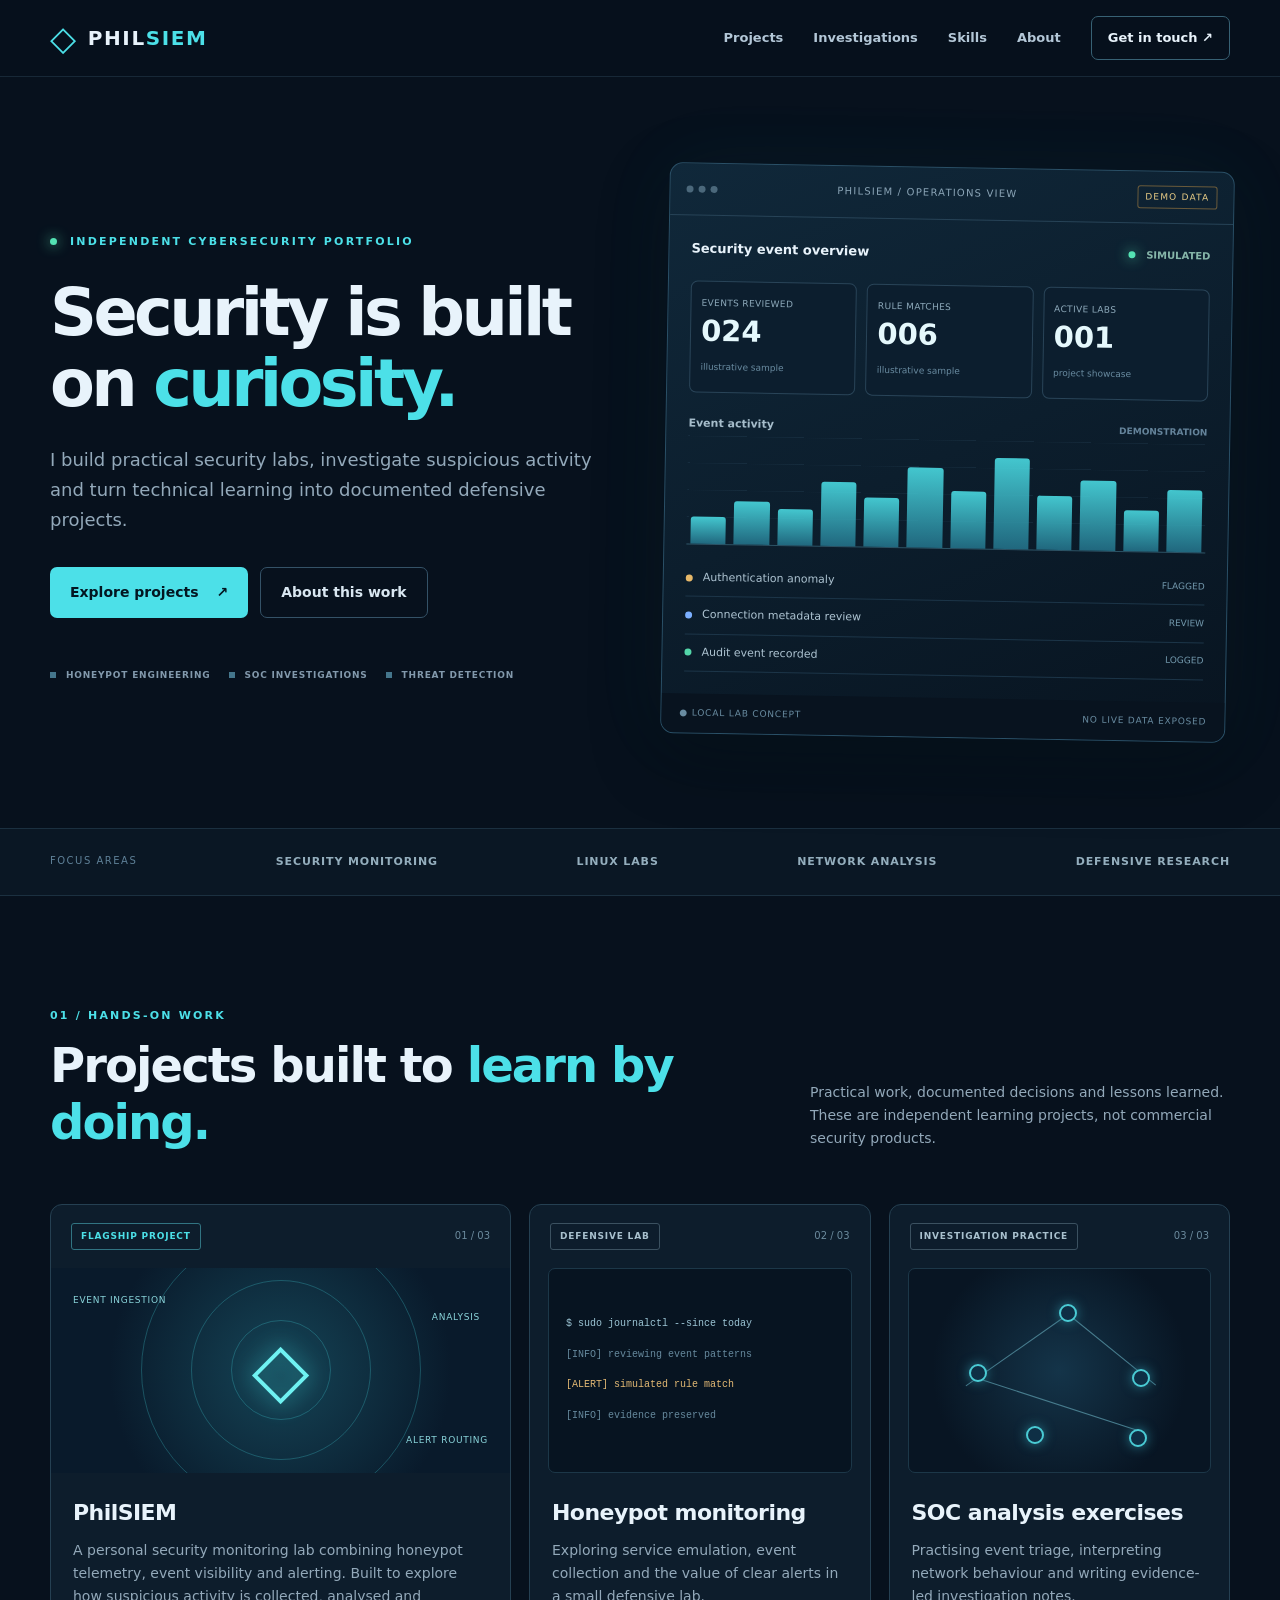
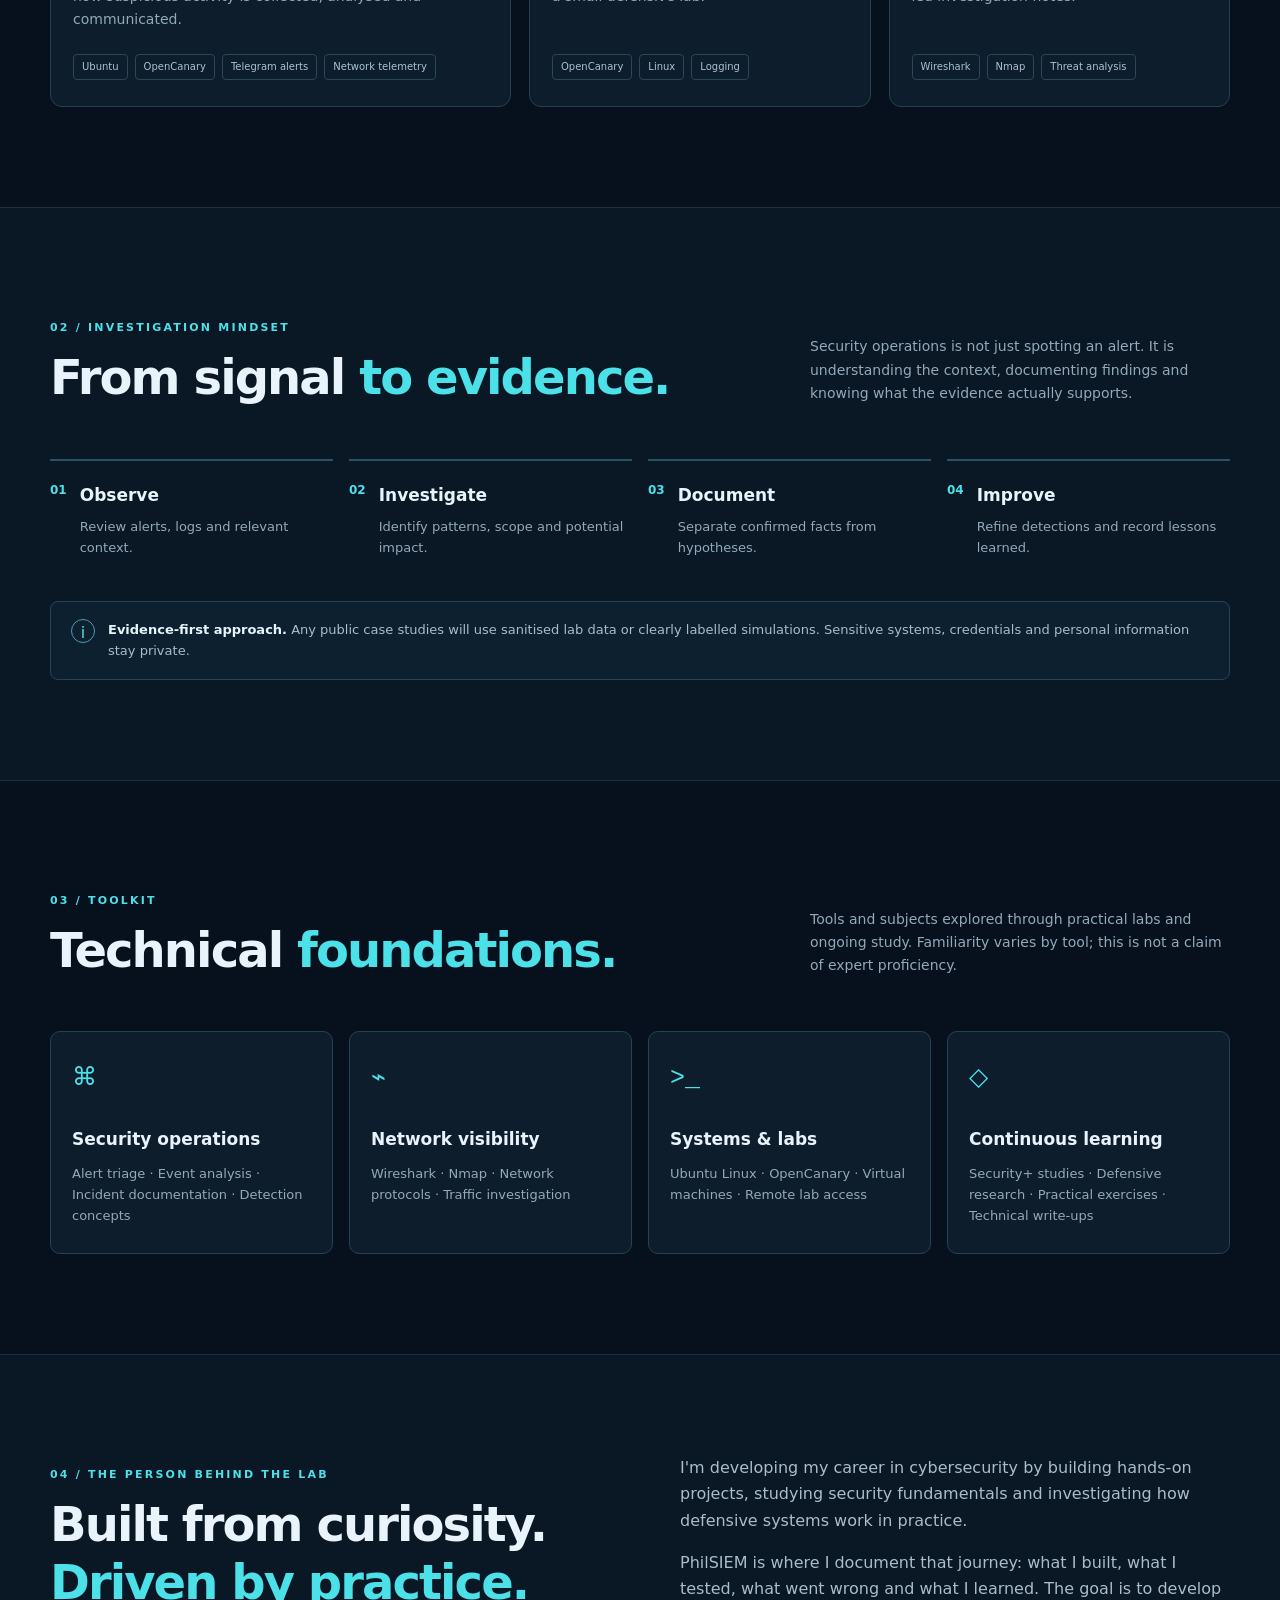
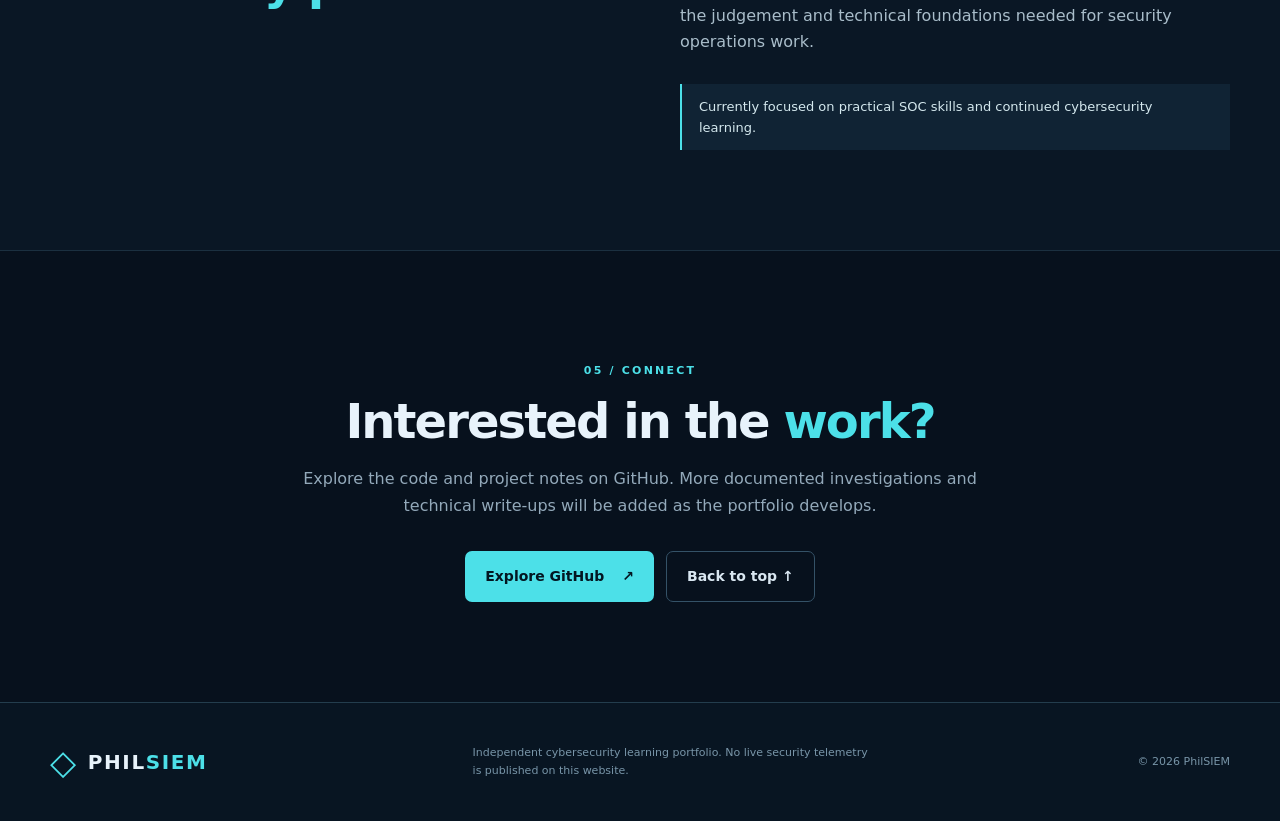
==== commit e5321ac6: "Update index.html" ====
--- a/index.html
+++ b/index.html
@@ -42,9 +42,7 @@
     <section class="trust-strip"><div class="container trust-inner"><span>FOCUS AREAS</span><strong>SECURITY MONITORING</strong><strong>LINUX LABS</strong><strong>NETWORK ANALYSIS</strong><strong>DEFENSIVE RESEARCH</strong></div></section>
     <section id="projects" class="section container"><div class="section-head"><div><p class="eyebrow">01 / HANDS-ON WORK</p><h2>Projects built to <span>learn by doing.</span></h2></div><p>Practical work, documented decisions and lessons learned. These are independent learning projects, not commercial security products.</p></div>
       <div class="project-grid"><article class="project-card featured"><div class="project-top"><span class="chip cyan">FLAGSHIP PROJECT</span><span class="project-index">01 / 03</span></div><div class="project-art"><div class="art-ring ring-one"></div><div class="art-ring ring-two"></div><div class="art-ring ring-three"></div><div class="art-core">◇</div><span class="art-label a">EVENT INGESTION</span><span class="art-label b">ALERT ROUTING</span><span class="art-label c">ANALYSIS</span></div><div class="project-body"><h3>PhilSIEM</h3><p>A personal security monitoring lab combining honeypot telemetry, event visibility and alerting. Built to explore how suspicious activity is collected, analysed and communicated.</p><div class="tags"><span>Ubuntu</span><span>OpenCanary</span><span>Telegram alerts</span><span>Network telemetry</span></div></div></article>
-        <a href="philsiem-v2.html" class="button secondary">
-  View PhilSIEM v2 Architecture →
-</a>
+       
       <article class="project-card"><div class="project-top"><span class="chip">DEFENSIVE LAB</span><span class="project-index">02 / 03</span></div><div class="mini-graphic"><span class="terminal-line">$ sudo journalctl --since today</span><span class="terminal-line faint">[INFO] reviewing event patterns</span><span class="terminal-line accent">[ALERT] simulated rule match</span><span class="terminal-line faint">[INFO] evidence preserved</span></div><div class="project-body"><h3>Honeypot monitoring</h3><p>Exploring service emulation, event collection and the value of clear alerts in a small defensive lab.</p><div class="tags"><span>OpenCanary</span><span>Linux</span><span>Logging</span></div></div></article>
       <article class="project-card"><div class="project-top"><span class="chip">INVESTIGATION PRACTICE</span><span class="project-index">03 / 03</span></div><div class="mini-graphic nodes" aria-hidden="true"><span class="node n1"></span><span class="node n2"></span><span class="node n3"></span><span class="node n4"></span><span class="node n5"></span><span class="connector-line l1"></span><span class="connector-line l2"></span><span class="connector-line l3"></span></div><div class="project-body"><h3>SOC analysis exercises</h3><p>Practising event triage, interpreting network behaviour and writing evidence-led investigation notes.</p><div class="tags"><span>Wireshark</span><span>Nmap</span><span>Threat analysis</span></div></div></article></div>
     </section>
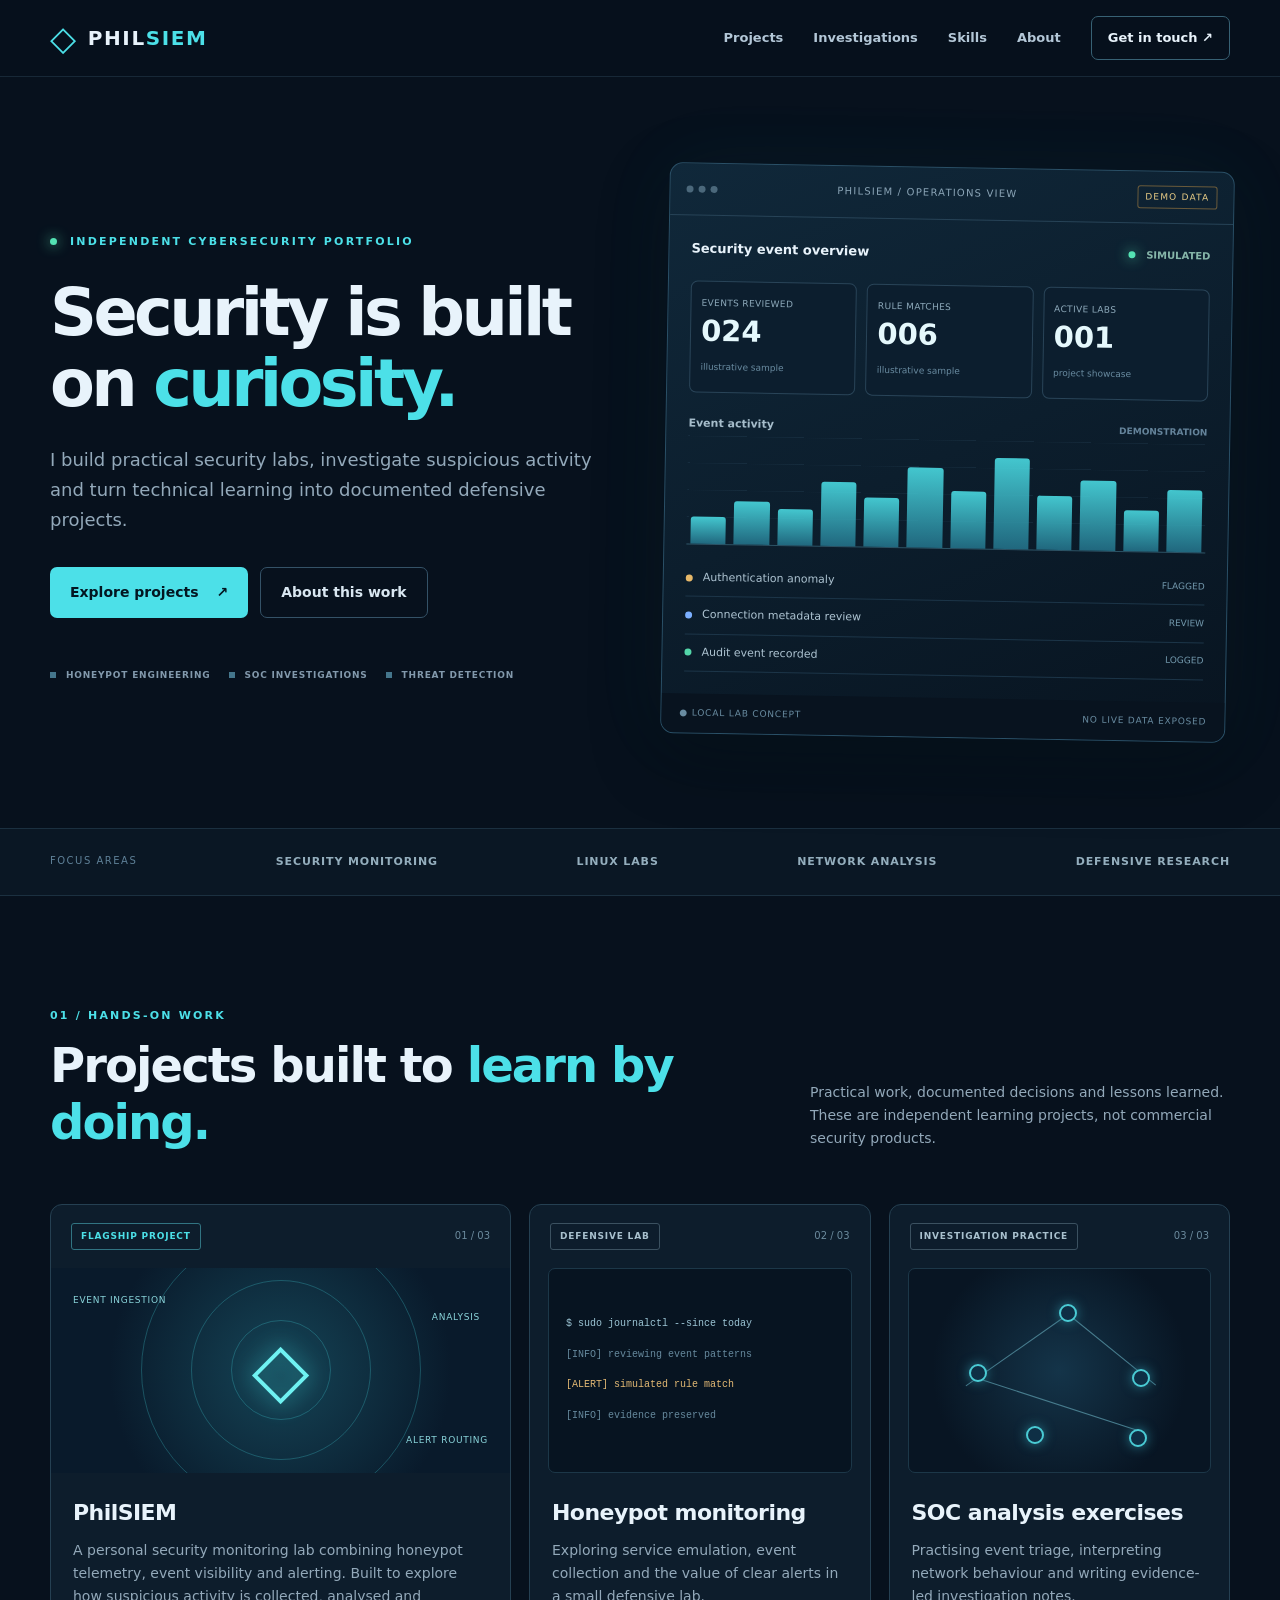
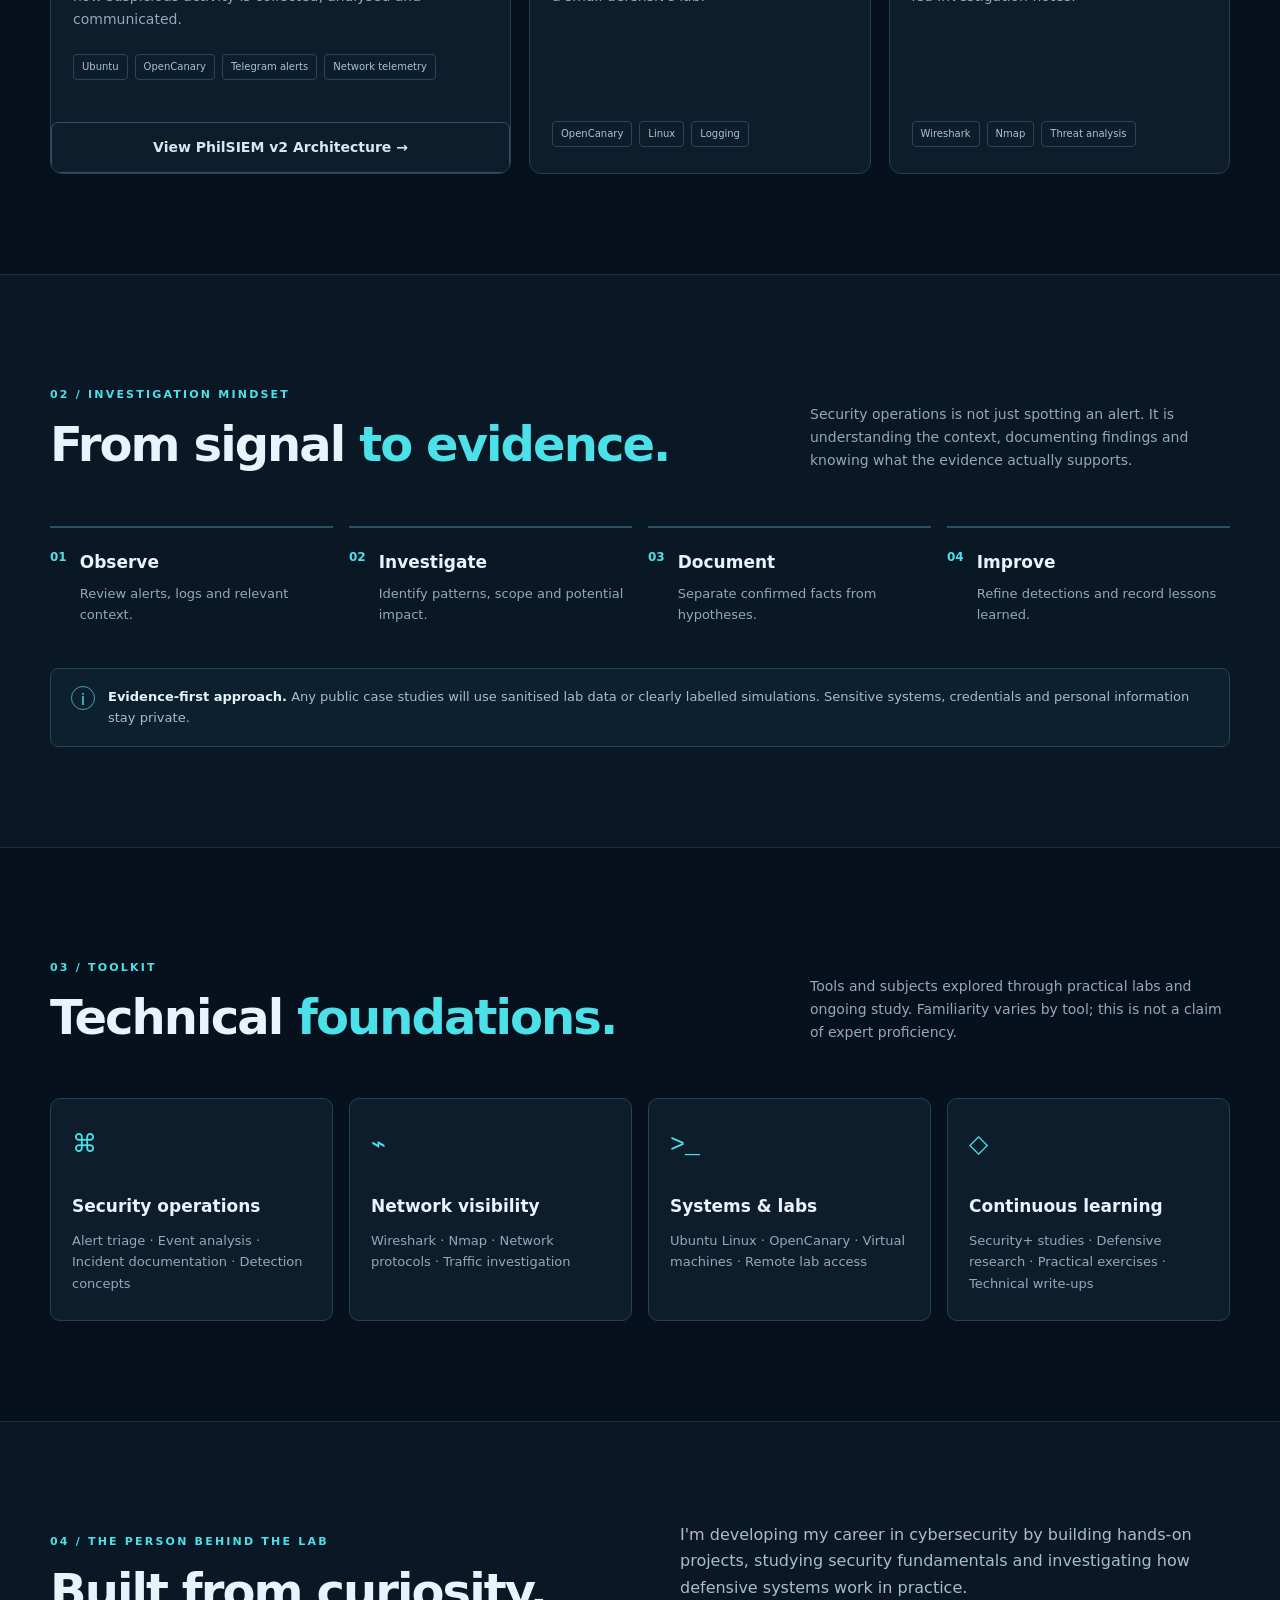
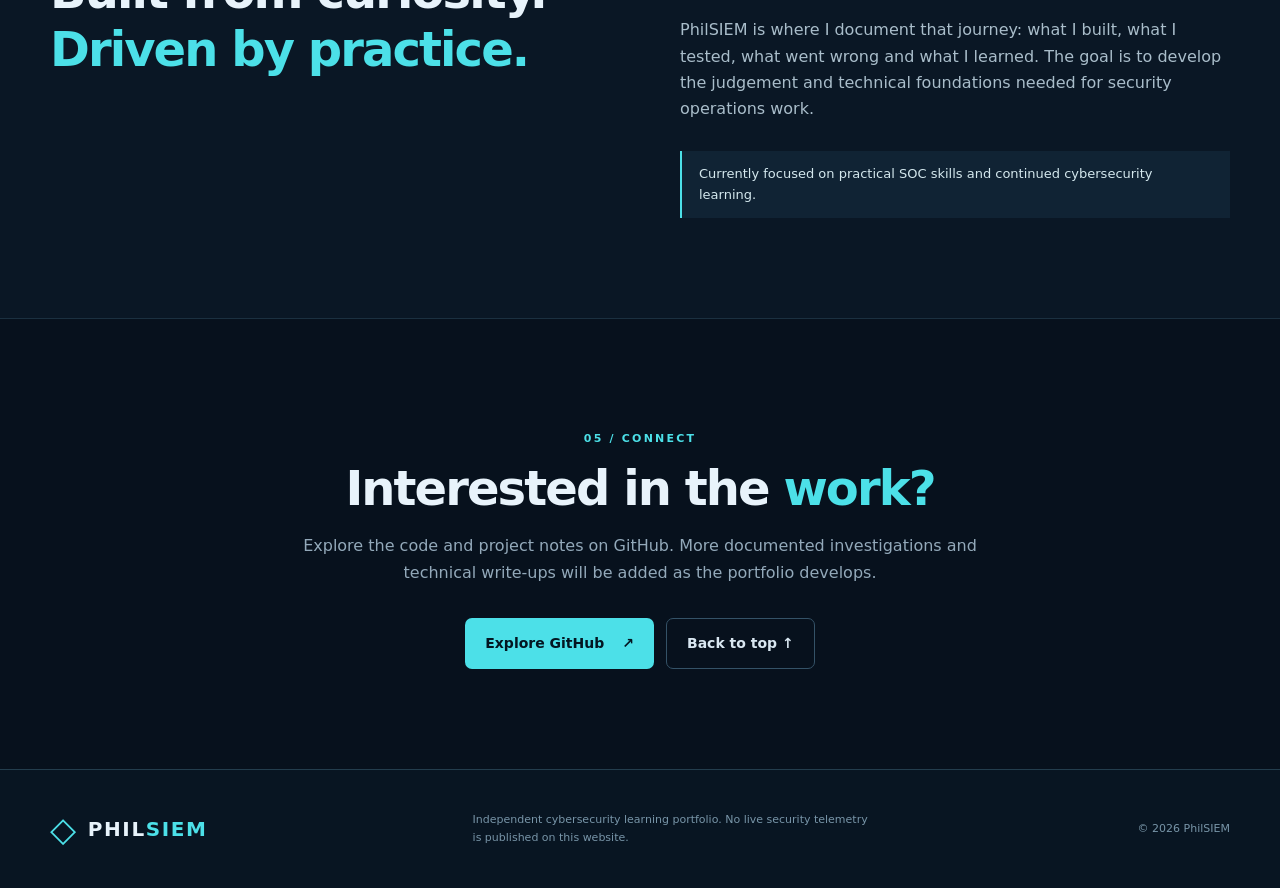
==== commit b4817dd7: "Update index.html" ====
--- a/index.html
+++ b/index.html
@@ -41,7 +41,9 @@
     </section>
     <section class="trust-strip"><div class="container trust-inner"><span>FOCUS AREAS</span><strong>SECURITY MONITORING</strong><strong>LINUX LABS</strong><strong>NETWORK ANALYSIS</strong><strong>DEFENSIVE RESEARCH</strong></div></section>
     <section id="projects" class="section container"><div class="section-head"><div><p class="eyebrow">01 / HANDS-ON WORK</p><h2>Projects built to <span>learn by doing.</span></h2></div><p>Practical work, documented decisions and lessons learned. These are independent learning projects, not commercial security products.</p></div>
-      <div class="project-grid"><article class="project-card featured"><div class="project-top"><span class="chip cyan">FLAGSHIP PROJECT</span><span class="project-index">01 / 03</span></div><div class="project-art"><div class="art-ring ring-one"></div><div class="art-ring ring-two"></div><div class="art-ring ring-three"></div><div class="art-core">◇</div><span class="art-label a">EVENT INGESTION</span><span class="art-label b">ALERT ROUTING</span><span class="art-label c">ANALYSIS</span></div><div class="project-body"><h3>PhilSIEM</h3><p>A personal security monitoring lab combining honeypot telemetry, event visibility and alerting. Built to explore how suspicious activity is collected, analysed and communicated.</p><div class="tags"><span>Ubuntu</span><span>OpenCanary</span><span>Telegram alerts</span><span>Network telemetry</span></div></div></article>
+      <div class="project-grid"><article class="project-card featured"><div class="project-top"><span class="chip cyan">FLAGSHIP PROJECT</span><span class="project-index">01 / 03</span></div><div class="project-art"><div class="art-ring ring-one"></div><div class="art-ring ring-two"></div><div class="art-ring ring-three"></div><div class="art-core">◇</div><span class="art-label a">EVENT INGESTION</span><span class="art-label b">ALERT ROUTING</span><span class="art-label c">ANALYSIS</span></div><div class="project-body"><h3>PhilSIEM</h3><p>A personal security monitoring lab combining honeypot telemetry, event visibility and alerting. Built to explore how suspicious activity is collected, analysed and communicated.</p><div class="tags"><span>Ubuntu</span><span>OpenCanary</span><span>Telegram alerts</span><span>Network telemetry</span></div></div><a href="philsiem-v2.html" class="button secondary" style="display:inline-flex; margin-top:16px;">
+  View PhilSIEM v2 Architecture →
+</a></article>
        
       <article class="project-card"><div class="project-top"><span class="chip">DEFENSIVE LAB</span><span class="project-index">02 / 03</span></div><div class="mini-graphic"><span class="terminal-line">$ sudo journalctl --since today</span><span class="terminal-line faint">[INFO] reviewing event patterns</span><span class="terminal-line accent">[ALERT] simulated rule match</span><span class="terminal-line faint">[INFO] evidence preserved</span></div><div class="project-body"><h3>Honeypot monitoring</h3><p>Exploring service emulation, event collection and the value of clear alerts in a small defensive lab.</p><div class="tags"><span>OpenCanary</span><span>Linux</span><span>Logging</span></div></div></article>
       <article class="project-card"><div class="project-top"><span class="chip">INVESTIGATION PRACTICE</span><span class="project-index">03 / 03</span></div><div class="mini-graphic nodes" aria-hidden="true"><span class="node n1"></span><span class="node n2"></span><span class="node n3"></span><span class="node n4"></span><span class="node n5"></span><span class="connector-line l1"></span><span class="connector-line l2"></span><span class="connector-line l3"></span></div><div class="project-body"><h3>SOC analysis exercises</h3><p>Practising event triage, interpreting network behaviour and writing evidence-led investigation notes.</p><div class="tags"><span>Wireshark</span><span>Nmap</span><span>Threat analysis</span></div></div></article></div>
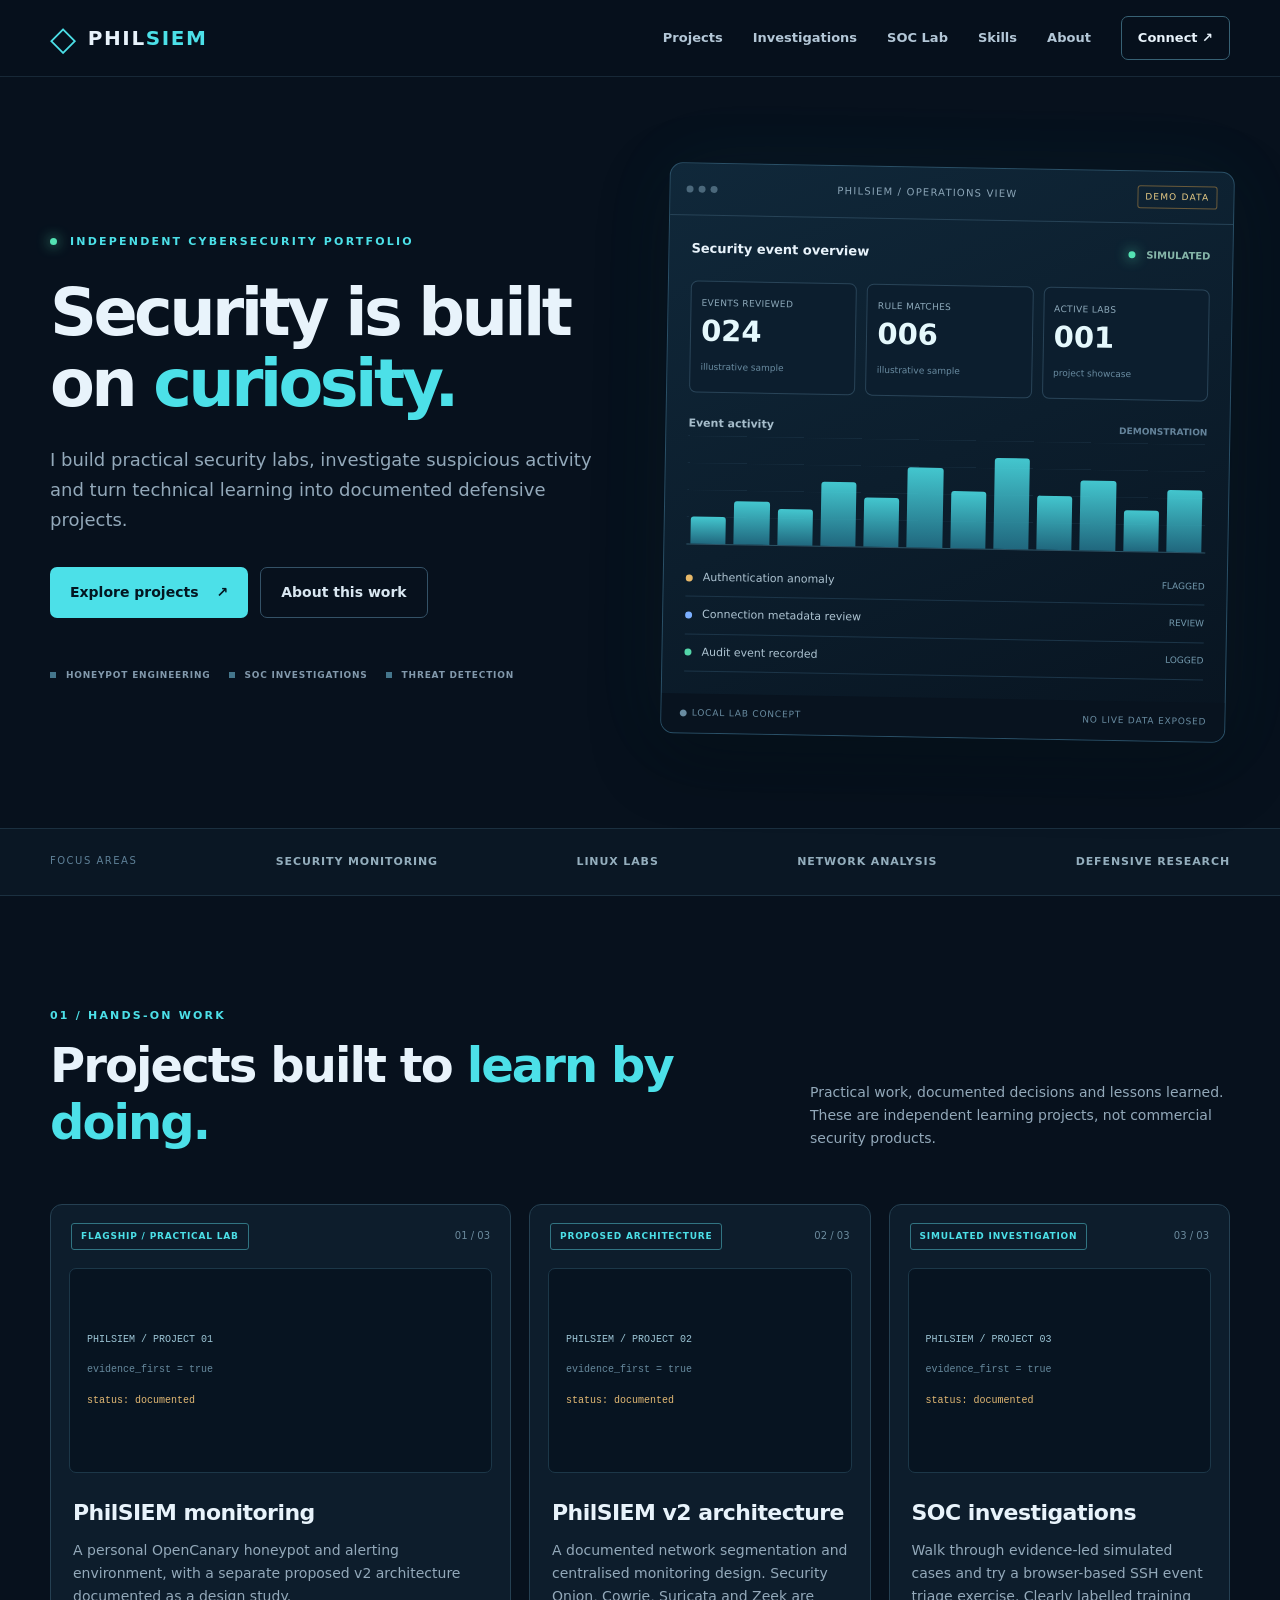
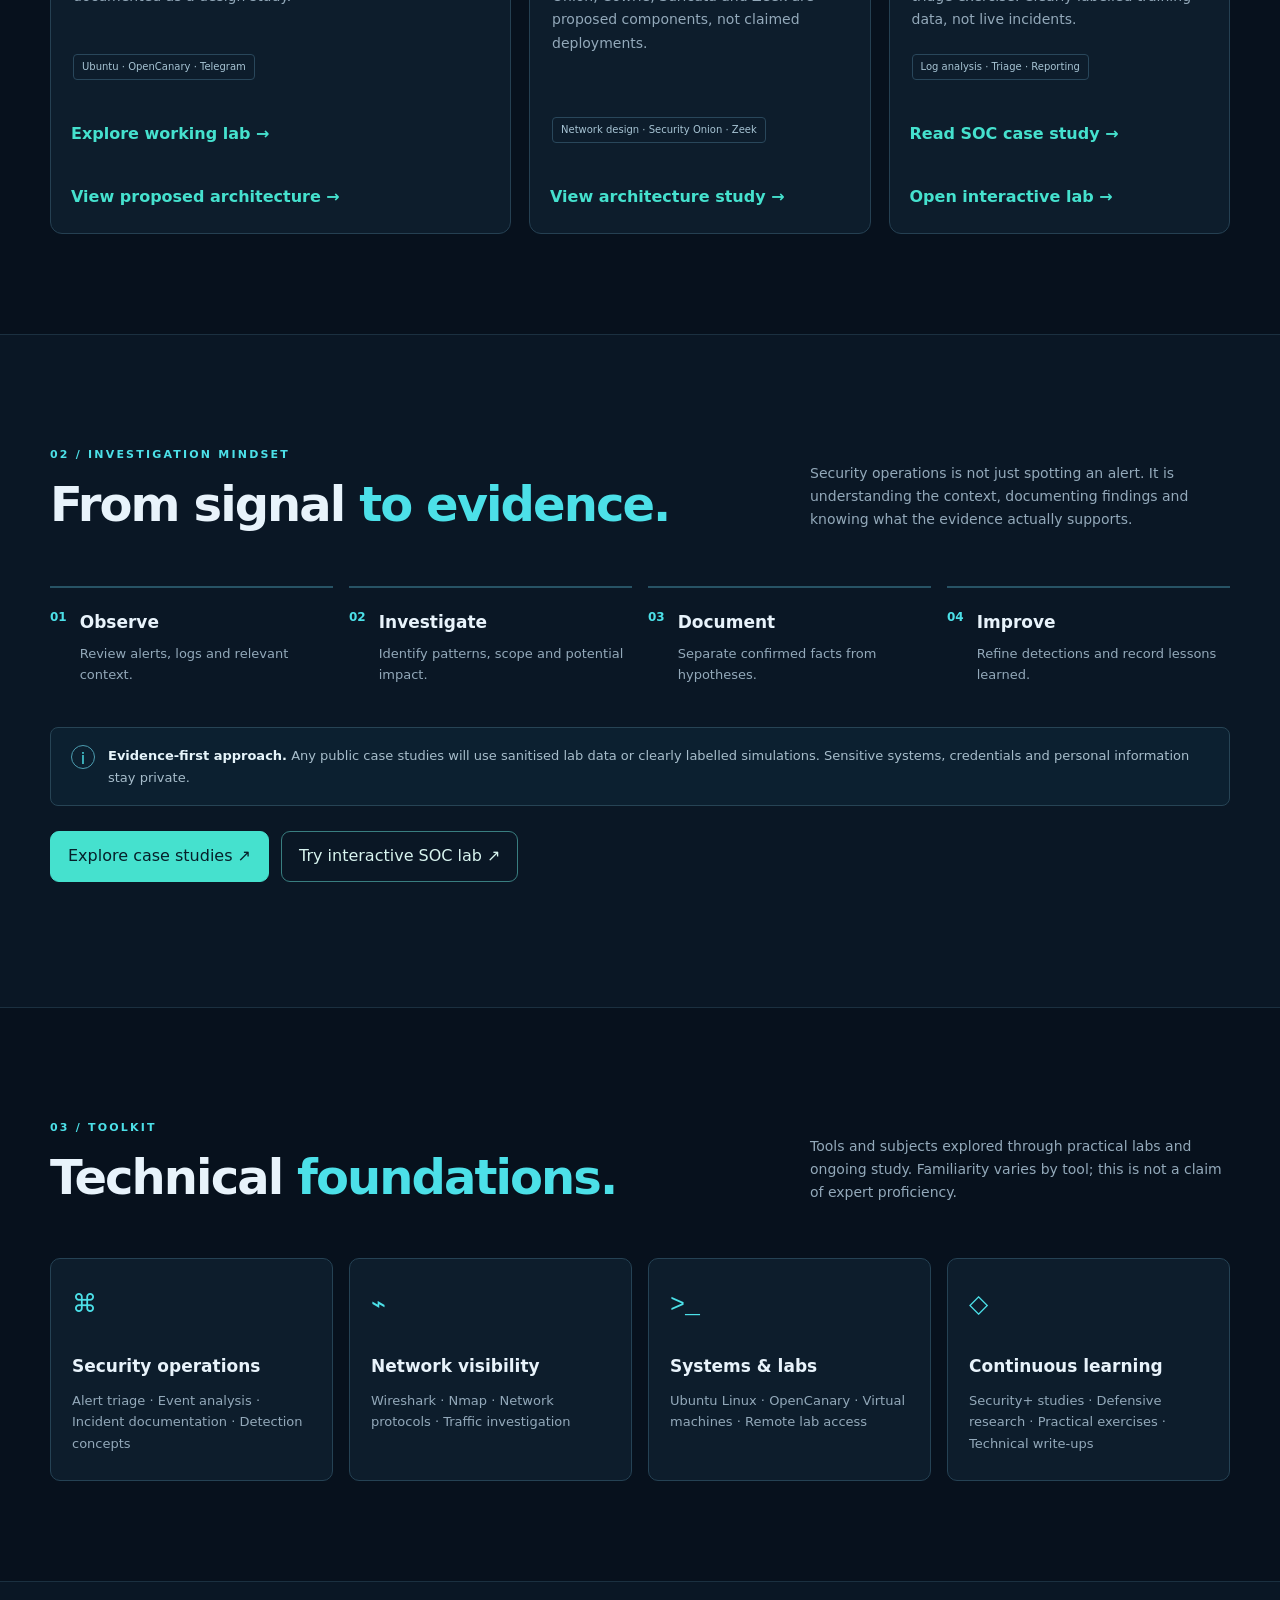
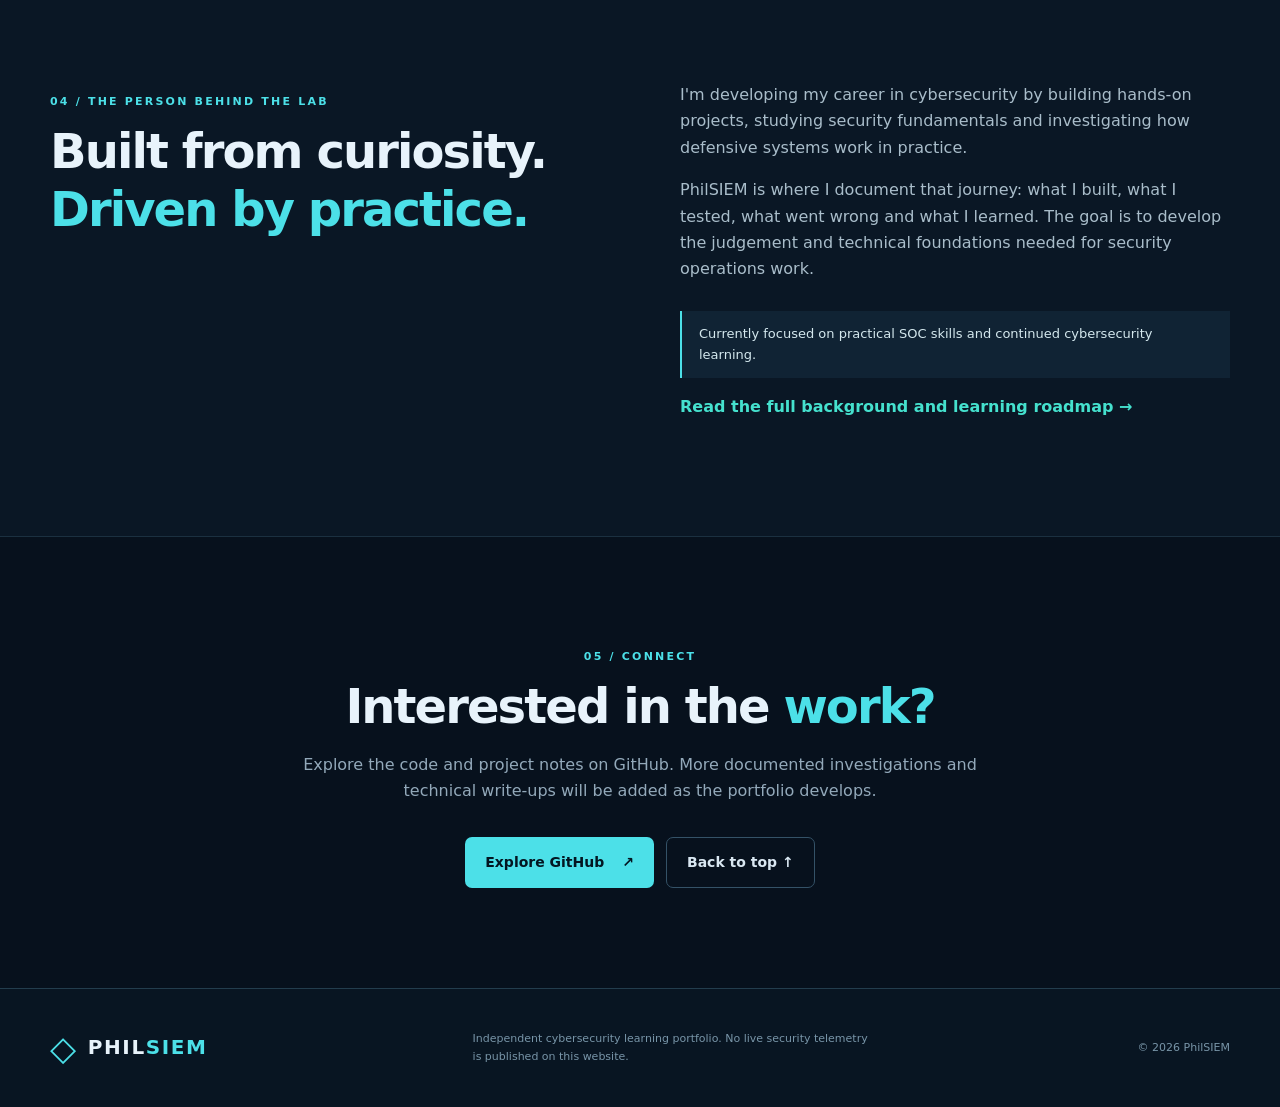
==== commit e7a44012: "Add files via upload" ====
--- a/index.html
+++ b/index.html
@@ -1,58 +1,52 @@
-<!doctype html>
+<!DOCTYPE html>
+
 <html lang="en">
 <head>
-  <meta charset="utf-8">
-  <meta name="viewport" content="width=device-width,initial-scale=1">
-  <meta name="description" content="PhilSIEM: independent cybersecurity portfolio covering honeypot engineering, security monitoring, SOC investigations and defensive research.">
-  <meta name="theme-color" content="#07111d">
-  <title>PhilSIEM | Cybersecurity & Security Operations</title>
-  <link rel="icon" type="image/svg+xml" href="assets/favicon.svg">
-  <link rel="stylesheet" href="assets/styles.css">
-  <script src="assets/script.js" defer></script>
-</head>
+<meta charset="utf-8"/>
+<meta content="width=device-width,initial-scale=1" name="viewport"/>
+<meta content="PhilSIEM: independent cybersecurity portfolio covering honeypot engineering, security monitoring, SOC investigations and defensive research." name="description"/>
+<meta content="#07111d" name="theme-color"/>
+<title>PhilSIEM | Cybersecurity &amp; Security Operations</title>
+<link href="assets/favicon.svg" rel="icon" type="image/svg+xml"/>
+<link href="assets/styles.css" rel="stylesheet"/>
+<script defer="" src="assets/script.js"></script>
+<link href="https://philsiem.com/" rel="canonical"/></head>
 <body>
-  <a class="skip-link" href="#main">Skip to content</a>
-  <header class="site-header">
-    <div class="container nav-wrap">
-      <a class="brand" href="#home" aria-label="PhilSIEM home"><span class="brand-mark" aria-hidden="true">◇</span><span>PHIL<span class="brand-accent">SIEM</span></span></a>
-      <button class="menu-toggle" type="button" aria-label="Open navigation" aria-expanded="false" aria-controls="site-nav">☰</button>
-      <nav id="site-nav" class="site-nav" aria-label="Main navigation">
-        <a href="#projects">Projects</a><a href="#investigations">Investigations</a><a href="#skills">Skills</a><a href="#about">About</a><a class="nav-cta" href="#contact">Get in touch <span aria-hidden="true">↗</span></a>
-      </nav>
-    </div>
-  </header>
-  <main id="main">
-    <section id="home" class="hero container">
-      <div class="hero-copy">
-        <p class="eyebrow"><span class="status-dot"></span> INDEPENDENT CYBERSECURITY PORTFOLIO</p>
-        <h1>Security is built<br>on <span class="gradient-text">curiosity.</span></h1>
-        <p class="hero-lead">I build practical security labs, investigate suspicious activity and turn technical learning into documented defensive projects.</p>
-        <div class="hero-actions"><a class="button primary" href="#projects">Explore projects <span aria-hidden="true">↗</span></a><a class="button secondary" href="#about">About this work</a></div>
-        <div class="hero-micro"><span><span class="micro-square"></span> HONEYPOT ENGINEERING</span><span><span class="micro-square"></span> SOC INVESTIGATIONS</span><span><span class="micro-square"></span> THREAT DETECTION</span></div>
-      </div>
-      <div class="console" aria-label="Illustrative security operations dashboard with simulated activity">
-        <div class="console-head"><div class="window-dots"><i></i><i></i><i></i></div><span>PHILSIEM / OPERATIONS VIEW</span><span class="demo-pill">DEMO DATA</span></div>
-        <div class="console-main"><div class="console-title"><span>Security event overview</span><span class="signal"><span class="status-dot"></span> SIMULATED</span></div>
-          <div class="metric-grid"><div class="metric"><small>EVENTS REVIEWED</small><strong>024</strong><span>illustrative sample</span></div><div class="metric"><small>RULE MATCHES</small><strong>006</strong><span>illustrative sample</span></div><div class="metric"><small>ACTIVE LABS</small><strong>001</strong><span>project showcase</span></div></div>
-          <div class="chart-heading"><span>Event activity</span><span>DEMONSTRATION</span></div><div class="bars" aria-hidden="true"><i style="--h:29%"></i><i style="--h:46%"></i><i style="--h:38%"></i><i style="--h:68%"></i><i style="--h:52%"></i><i style="--h:84%"></i><i style="--h:60%"></i><i style="--h:96%"></i><i style="--h:57%"></i><i style="--h:74%"></i><i style="--h:43%"></i><i style="--h:66%"></i></div>
-          <div class="event-list"><div><span class="event-indicator amber"></span><span>Authentication anomaly</span><small>FLAGGED</small></div><div><span class="event-indicator blue"></span><span>Connection metadata review</span><small>REVIEW</small></div><div><span class="event-indicator green"></span><span>Audit event recorded</span><small>LOGGED</small></div></div>
-        </div><div class="console-foot"><span>● LOCAL LAB CONCEPT</span><span>NO LIVE DATA EXPOSED</span></div>
-      </div>
-    </section>
-    <section class="trust-strip"><div class="container trust-inner"><span>FOCUS AREAS</span><strong>SECURITY MONITORING</strong><strong>LINUX LABS</strong><strong>NETWORK ANALYSIS</strong><strong>DEFENSIVE RESEARCH</strong></div></section>
-    <section id="projects" class="section container"><div class="section-head"><div><p class="eyebrow">01 / HANDS-ON WORK</p><h2>Projects built to <span>learn by doing.</span></h2></div><p>Practical work, documented decisions and lessons learned. These are independent learning projects, not commercial security products.</p></div>
-      <div class="project-grid"><article class="project-card featured"><div class="project-top"><span class="chip cyan">FLAGSHIP PROJECT</span><span class="project-index">01 / 03</span></div><div class="project-art"><div class="art-ring ring-one"></div><div class="art-ring ring-two"></div><div class="art-ring ring-three"></div><div class="art-core">◇</div><span class="art-label a">EVENT INGESTION</span><span class="art-label b">ALERT ROUTING</span><span class="art-label c">ANALYSIS</span></div><div class="project-body"><h3>PhilSIEM</h3><p>A personal security monitoring lab combining honeypot telemetry, event visibility and alerting. Built to explore how suspicious activity is collected, analysed and communicated.</p><div class="tags"><span>Ubuntu</span><span>OpenCanary</span><span>Telegram alerts</span><span>Network telemetry</span></div></div><a href="philsiem-v2.html" class="button secondary" style="display:inline-flex; margin-top:16px;">
-  View PhilSIEM v2 Architecture →
-</a></article>
-       
-      <article class="project-card"><div class="project-top"><span class="chip">DEFENSIVE LAB</span><span class="project-index">02 / 03</span></div><div class="mini-graphic"><span class="terminal-line">$ sudo journalctl --since today</span><span class="terminal-line faint">[INFO] reviewing event patterns</span><span class="terminal-line accent">[ALERT] simulated rule match</span><span class="terminal-line faint">[INFO] evidence preserved</span></div><div class="project-body"><h3>Honeypot monitoring</h3><p>Exploring service emulation, event collection and the value of clear alerts in a small defensive lab.</p><div class="tags"><span>OpenCanary</span><span>Linux</span><span>Logging</span></div></div></article>
-      <article class="project-card"><div class="project-top"><span class="chip">INVESTIGATION PRACTICE</span><span class="project-index">03 / 03</span></div><div class="mini-graphic nodes" aria-hidden="true"><span class="node n1"></span><span class="node n2"></span><span class="node n3"></span><span class="node n4"></span><span class="node n5"></span><span class="connector-line l1"></span><span class="connector-line l2"></span><span class="connector-line l3"></span></div><div class="project-body"><h3>SOC analysis exercises</h3><p>Practising event triage, interpreting network behaviour and writing evidence-led investigation notes.</p><div class="tags"><span>Wireshark</span><span>Nmap</span><span>Threat analysis</span></div></div></article></div>
-    </section>
-    <section id="investigations" class="section section-alt"><div class="container"><div class="section-head"><div><p class="eyebrow">02 / INVESTIGATION MINDSET</p><h2>From signal <span>to evidence.</span></h2></div><p>Security operations is not just spotting an alert. It is understanding the context, documenting findings and knowing what the evidence actually supports.</p></div><div class="workflow"><div class="workflow-step"><span>01</span><div><h3>Observe</h3><p>Review alerts, logs and relevant context.</p></div></div><div class="workflow-step"><span>02</span><div><h3>Investigate</h3><p>Identify patterns, scope and potential impact.</p></div></div><div class="workflow-step"><span>03</span><div><h3>Document</h3><p>Separate confirmed facts from hypotheses.</p></div></div><div class="workflow-step"><span>04</span><div><h3>Improve</h3><p>Refine detections and record lessons learned.</p></div></div></div><div class="notice"><span class="notice-icon">i</span><p><strong>Evidence-first approach.</strong> Any public case studies will use sanitised lab data or clearly labelled simulations. Sensitive systems, credentials and personal information stay private.</p></div></div></section>
-    <section id="skills" class="section container"><div class="section-head"><div><p class="eyebrow">03 / TOOLKIT</p><h2>Technical <span>foundations.</span></h2></div><p>Tools and subjects explored through practical labs and ongoing study. Familiarity varies by tool; this is not a claim of expert proficiency.</p></div><div class="skills-grid"><div class="skill-group"><div class="skill-icon">⌘</div><h3>Security operations</h3><p>Alert triage · Event analysis · Incident documentation · Detection concepts</p></div><div class="skill-group"><div class="skill-icon">⌁</div><h3>Network visibility</h3><p>Wireshark · Nmap · Network protocols · Traffic investigation</p></div><div class="skill-group"><div class="skill-icon">&gt;_</div><h3>Systems & labs</h3><p>Ubuntu Linux · OpenCanary · Virtual machines · Remote lab access</p></div><div class="skill-group"><div class="skill-icon">◇</div><h3>Continuous learning</h3><p>Security+ studies · Defensive research · Practical exercises · Technical write-ups</p></div></div></section>
-    <section id="about" class="section section-alt"><div class="container about-grid"><div><p class="eyebrow">04 / THE PERSON BEHIND THE LAB</p><h2>Built from curiosity.<br><span>Driven by practice.</span></h2></div><div class="about-copy"><p>I'm developing my career in cybersecurity by building hands-on projects, studying security fundamentals and investigating how defensive systems work in practice.</p><p>PhilSIEM is where I document that journey: what I built, what I tested, what went wrong and what I learned. The goal is to develop the judgement and technical foundations needed for security operations work.</p><div class="about-note">Currently focused on practical SOC skills and continued cybersecurity learning.</div></div></div></section>
-    <section id="contact" class="section container contact"><p class="eyebrow">05 / CONNECT</p><h2>Interested in the <span>work?</span></h2><p>Explore the code and project notes on GitHub. More documented investigations and technical write-ups will be added as the portfolio develops.</p><div class="hero-actions"><a class="button primary" href="https://github.com/shadowport1609" target="_blank" rel="noopener noreferrer">Explore GitHub <span aria-hidden="true">↗</span></a><a class="button secondary" href="#home">Back to top ↑</a></div></section>
-  </main>
-  <footer class="site-footer"><div class="container footer-inner"><a class="brand" href="#home"><span class="brand-mark">◇</span><span>PHIL<span class="brand-accent">SIEM</span></span></a><p>Independent cybersecurity learning portfolio. No live security telemetry is published on this website.</p><small>© <span id="year">2026</span> PhilSIEM</small></div></footer>
+<a class="skip-link" href="#main">Skip to content</a>
+<header class="site-header">
+<div class="container nav-wrap">
+<a aria-label="PhilSIEM home" class="brand" href="#home"><span aria-hidden="true" class="brand-mark">◇</span><span>PHIL<span class="brand-accent">SIEM</span></span></a>
+<button aria-controls="site-nav" aria-expanded="false" aria-label="Open navigation" class="menu-toggle" type="button">☰</button>
+<nav aria-label="Main navigation" class="site-nav" id="site-nav"><a href="#projects">Projects</a><a href="investigations.html">Investigations</a><a href="soc-lab.html">SOC Lab</a><a href="#skills">Skills</a><a href="about.html">About</a><a class="nav-cta" href="#contact">Connect ↗</a></nav>
+</div>
+</header>
+<main id="main">
+<section class="hero container" id="home">
+<div class="hero-copy">
+<p class="eyebrow"><span class="status-dot"></span> INDEPENDENT CYBERSECURITY PORTFOLIO</p>
+<h1>Security is built<br/>on <span class="gradient-text">curiosity.</span></h1>
+<p class="hero-lead">I build practical security labs, investigate suspicious activity and turn technical learning into documented defensive projects.</p>
+<div class="hero-actions"><a class="button primary" href="#projects">Explore projects <span aria-hidden="true">↗</span></a><a class="button secondary" href="#about">About this work</a></div>
+<div class="hero-micro"><span><span class="micro-square"></span> HONEYPOT ENGINEERING</span><span><span class="micro-square"></span> SOC INVESTIGATIONS</span><span><span class="micro-square"></span> THREAT DETECTION</span></div>
+</div>
+<div aria-label="Illustrative security operations dashboard with simulated activity" class="console">
+<div class="console-head"><div class="window-dots"><i></i><i></i><i></i></div><span>PHILSIEM / OPERATIONS VIEW</span><span class="demo-pill">DEMO DATA</span></div>
+<div class="console-main"><div class="console-title"><span>Security event overview</span><span class="signal"><span class="status-dot"></span> SIMULATED</span></div>
+<div class="metric-grid"><div class="metric"><small>EVENTS REVIEWED</small><strong>024</strong><span>illustrative sample</span></div><div class="metric"><small>RULE MATCHES</small><strong>006</strong><span>illustrative sample</span></div><div class="metric"><small>ACTIVE LABS</small><strong>001</strong><span>project showcase</span></div></div>
+<div class="chart-heading"><span>Event activity</span><span>DEMONSTRATION</span></div><div aria-hidden="true" class="bars"><i style="--h:29%"></i><i style="--h:46%"></i><i style="--h:38%"></i><i style="--h:68%"></i><i style="--h:52%"></i><i style="--h:84%"></i><i style="--h:60%"></i><i style="--h:96%"></i><i style="--h:57%"></i><i style="--h:74%"></i><i style="--h:43%"></i><i style="--h:66%"></i></div>
+<div class="event-list"><div><span class="event-indicator amber"></span><span>Authentication anomaly</span><small>FLAGGED</small></div><div><span class="event-indicator blue"></span><span>Connection metadata review</span><small>REVIEW</small></div><div><span class="event-indicator green"></span><span>Audit event recorded</span><small>LOGGED</small></div></div>
+</div><div class="console-foot"><span>● LOCAL LAB CONCEPT</span><span>NO LIVE DATA EXPOSED</span></div>
+</div>
+</section>
+<section class="trust-strip"><div class="container trust-inner"><span>FOCUS AREAS</span><strong>SECURITY MONITORING</strong><strong>LINUX LABS</strong><strong>NETWORK ANALYSIS</strong><strong>DEFENSIVE RESEARCH</strong></div></section>
+<section class="section container" id="projects"><div class="section-head"><div><p class="eyebrow">01 / HANDS-ON WORK</p><h2>Projects built to <span>learn by doing.</span></h2></div><p>Practical work, documented decisions and lessons learned. These are independent learning projects, not commercial security products.</p></div>
+<div class="project-grid"><article class="project-card"><div class="project-top"><span class="chip cyan">FLAGSHIP / PRACTICAL LAB</span><span class="project-index">01 / 03</span></div><div class="mini-graphic"><span class="terminal-line">PHILSIEM / PROJECT 01</span><span class="terminal-line faint">evidence_first = true</span><span class="terminal-line accent">status: documented</span></div><div class="project-body"><h3>PhilSIEM monitoring</h3><p>A personal OpenCanary honeypot and alerting environment, with a separate proposed v2 architecture documented as a design study.</p><div class="tags"><span>Ubuntu · OpenCanary · Telegram</span></div></div><a class="v3-link" href="opencanary-lab.html">Explore working lab →</a><a class="v3-link" href="philsiem-v2.html">View proposed architecture →</a></article><article class="project-card"><div class="project-top"><span class="chip cyan">PROPOSED ARCHITECTURE</span><span class="project-index">02 / 03</span></div><div class="mini-graphic"><span class="terminal-line">PHILSIEM / PROJECT 02</span><span class="terminal-line faint">evidence_first = true</span><span class="terminal-line accent">status: documented</span></div><div class="project-body"><h3>PhilSIEM v2 architecture</h3><p>A documented network segmentation and centralised monitoring design. Security Onion, Cowrie, Suricata and Zeek are proposed components, not claimed deployments.</p><div class="tags"><span>Network design · Security Onion · Zeek</span></div></div><a class="v3-link" href="philsiem-v2.html">View architecture study →</a></article><article class="project-card"><div class="project-top"><span class="chip cyan">SIMULATED INVESTIGATION</span><span class="project-index">03 / 03</span></div><div class="mini-graphic"><span class="terminal-line">PHILSIEM / PROJECT 03</span><span class="terminal-line faint">evidence_first = true</span><span class="terminal-line accent">status: documented</span></div><div class="project-body"><h3>SOC investigations</h3><p>Walk through evidence-led simulated cases and try a browser-based SSH event triage exercise. Clearly labelled training data, not live incidents.</p><div class="tags"><span>Log analysis · Triage · Reporting</span></div></div><a class="v3-link" href="soc-investigation-003.html">Read SOC case study →</a><a class="v3-link" href="soc-lab.html">Open interactive lab →</a></article></div>
+</section>
+<section class="section section-alt" id="investigations"><div class="container"><div class="section-head"><div><p class="eyebrow">02 / INVESTIGATION MINDSET</p><h2>From signal <span>to evidence.</span></h2></div><p>Security operations is not just spotting an alert. It is understanding the context, documenting findings and knowing what the evidence actually supports.</p></div><div class="workflow"><div class="workflow-step"><span>01</span><div><h3>Observe</h3><p>Review alerts, logs and relevant context.</p></div></div><div class="workflow-step"><span>02</span><div><h3>Investigate</h3><p>Identify patterns, scope and potential impact.</p></div></div><div class="workflow-step"><span>03</span><div><h3>Document</h3><p>Separate confirmed facts from hypotheses.</p></div></div><div class="workflow-step"><span>04</span><div><h3>Improve</h3><p>Refine detections and record lessons learned.</p></div></div></div><div class="notice"><span class="notice-icon">i</span><p><strong>Evidence-first approach.</strong> Any public case studies will use sanitised lab data or clearly labelled simulations. Sensitive systems, credentials and personal information stay private.</p></div><div class="v3-actions"><a class="v3-button" href="investigations.html">Explore case studies ↗</a><a class="v3-button secondary" href="soc-lab.html">Try interactive SOC lab ↗</a></div></div></section>
+<section class="section container" id="skills"><div class="section-head"><div><p class="eyebrow">03 / TOOLKIT</p><h2>Technical <span>foundations.</span></h2></div><p>Tools and subjects explored through practical labs and ongoing study. Familiarity varies by tool; this is not a claim of expert proficiency.</p></div><div class="skills-grid"><div class="skill-group"><div class="skill-icon">⌘</div><h3>Security operations</h3><p>Alert triage · Event analysis · Incident documentation · Detection concepts</p></div><div class="skill-group"><div class="skill-icon">⌁</div><h3>Network visibility</h3><p>Wireshark · Nmap · Network protocols · Traffic investigation</p></div><div class="skill-group"><div class="skill-icon">&gt;_</div><h3>Systems &amp; labs</h3><p>Ubuntu Linux · OpenCanary · Virtual machines · Remote lab access</p></div><div class="skill-group"><div class="skill-icon">◇</div><h3>Continuous learning</h3><p>Security+ studies · Defensive research · Practical exercises · Technical write-ups</p></div></div></section>
+<section class="section section-alt" id="about"><div class="container about-grid"><div><p class="eyebrow">04 / THE PERSON BEHIND THE LAB</p><h2>Built from curiosity.<br/><span>Driven by practice.</span></h2></div><div class="about-copy"><p>I'm developing my career in cybersecurity by building hands-on projects, studying security fundamentals and investigating how defensive systems work in practice.</p><p>PhilSIEM is where I document that journey: what I built, what I tested, what went wrong and what I learned. The goal is to develop the judgement and technical foundations needed for security operations work.</p><div class="about-note">Currently focused on practical SOC skills and continued cybersecurity learning.</div><p><a class="v3-link" href="about.html">Read the full background and learning roadmap →</a></p></div></div></section>
+<section class="section container contact" id="contact"><p class="eyebrow">05 / CONNECT</p><h2>Interested in the <span>work?</span></h2><p>Explore the code and project notes on GitHub. More documented investigations and technical write-ups will be added as the portfolio develops.</p><div class="hero-actions"><a class="button primary" href="https://github.com/shadowport1609" rel="noopener noreferrer" target="_blank">Explore GitHub <span aria-hidden="true">↗</span></a><a class="button secondary" href="#home">Back to top ↑</a></div></section>
+</main>
+<footer class="site-footer"><div class="container footer-inner"><a class="brand" href="#home"><span class="brand-mark">◇</span><span>PHIL<span class="brand-accent">SIEM</span></span></a><p>Independent cybersecurity learning portfolio. No live security telemetry is published on this website.</p><small>© <span id="year">2026</span> PhilSIEM</small></div></footer>
 </body>
 </html>
--- a/assets/styles.css
+++ b/assets/styles.css
@@ -1 +1,12 @@
 :root{color-scheme:dark;--bg:#07111d;--panel:#0c1a2a;--panel2:#0f2032;--line:#20374b;--text:#e8f3fb;--muted:#93a9ba;--cyan:#4ce0e8;--blue:#648bff;--max:1180px}*{box-sizing:border-box}html{scroll-behavior:smooth;scroll-padding-top:90px}body{margin:0;background:var(--bg);color:var(--text);font:16px/1.65 system-ui,-apple-system,BlinkMacSystemFont,"Segoe UI",sans-serif}a{color:inherit;text-decoration:none}button{font:inherit}.container{width:min(var(--max),calc(100% - 48px));margin-inline:auto}.skip-link{position:absolute;top:-60px;left:12px;background:#fff;color:#000;padding:10px;z-index:20}.skip-link:focus{top:12px}.site-header{position:sticky;top:0;z-index:10;background:rgba(7,17,29,.92);border-bottom:1px solid rgba(112,159,190,.16);backdrop-filter:blur(16px)}.nav-wrap{display:flex;justify-content:space-between;align-items:center;min-height:76px}.brand{display:inline-flex;align-items:center;gap:10px;font-weight:800;font-size:20px;letter-spacing:.08em}.brand-mark{color:var(--cyan);font-size:34px;line-height:1}.brand-accent{color:var(--cyan)}.site-nav{display:flex;align-items:center;gap:30px}.site-nav>a{font-size:13px;color:#b3c7d7;font-weight:650;transition:color .2s}.site-nav>a:hover,.site-nav>a:focus-visible{color:var(--cyan)}.site-nav .nav-cta{border:1px solid #376174;padding:10px 16px;border-radius:7px;color:var(--text)}.menu-toggle{display:none;background:none;border:1px solid var(--line);border-radius:7px;color:var(--text);padding:5px 12px;font-size:22px}.hero{display:grid;grid-template-columns:1fr 1fr;gap:50px;align-items:center;min-height:665px;padding-block:90px}.eyebrow{font-size:11px;letter-spacing:.2em;color:var(--cyan);font-weight:800}.status-dot{display:inline-block;width:7px;height:7px;border-radius:50%;background:#54e2b3;box-shadow:0 0 13px #54e2b3;margin-right:7px}.hero h1{font-size:clamp(42px,5.1vw,72px);line-height:1.09;letter-spacing:-.055em;margin:26px 0}.gradient-text,.section h2 span{color:var(--cyan)}.hero-lead{font-size:18px;color:var(--muted);max-width:560px}.hero-actions{display:flex;gap:12px;flex-wrap:wrap;margin-top:32px}.button{display:inline-flex;align-items:center;justify-content:center;gap:18px;padding:13px 20px;border-radius:7px;font-size:14px;font-weight:750;min-height:48px}.button.primary{background:var(--cyan);color:#031621}.button.primary:hover{background:#a4f6f8}.button.secondary{border:1px solid #345267;color:#d9e7f1}.button.secondary:hover{border-color:var(--cyan)}.hero-micro{display:flex;gap:18px;flex-wrap:wrap;margin-top:50px;font-size:9px;letter-spacing:.09em;color:#8299ac;font-weight:750}.micro-square{display:inline-block;width:6px;height:6px;background:#44768c;margin-right:6px}.console{border:1px solid #2a5067;border-radius:13px;background:linear-gradient(155deg,#10283a,#081420);box-shadow:0 24px 70px rgba(0,0,0,.3),0 0 80px rgba(52,199,215,.06);overflow:hidden;transform:rotate(1deg)}.console-head{display:flex;align-items:center;justify-content:space-between;padding:14px 16px;border-bottom:1px solid #274357;font-size:10px;letter-spacing:.12em;color:#8ba5b7;gap:8px}.window-dots{display:flex;gap:5px}.window-dots i{width:7px;height:7px;background:#4b687b;border-radius:50%}.demo-pill{font-size:9px;color:#e7cb85;border:1px solid #695a3b;padding:3px 7px;border-radius:3px}.console-main{padding:22px}.console-title,.chart-heading{display:flex;justify-content:space-between;gap:8px;align-items:center;font-size:13px;font-weight:750}.signal{font-size:10px;color:#86b6a9}.metric-grid{display:grid;grid-template-columns:repeat(3,1fr);gap:10px;margin:22px 0}.metric{border:1px solid #294458;background:#0c1e2e;padding:14px 10px;border-radius:7px}.metric small{display:block;color:#8da9ba;font-size:9px;letter-spacing:.04em}.metric strong{display:block;font-size:29px;color:#e5f8fc;line-height:1.4;font-weight:700}.metric span{font-size:9px;color:#698ba0}.chart-heading{font-size:11px;color:#a6bdcb}.chart-heading span+span{font-size:9px;color:#65849b}.bars{height:112px;display:flex;align-items:flex-end;gap:8px;padding:16px 4px 0;border-bottom:1px solid #2c5264;background:repeating-linear-gradient(to top,transparent 0,transparent 26px,rgba(70,111,139,.16) 27px)}.bars i{flex:1;height:var(--h);background:linear-gradient(#4de4eb,#24758d);border-radius:3px 3px 0 0;opacity:.85}.event-list{margin-top:15px}.event-list>div{display:flex;align-items:center;gap:10px;border-bottom:1px solid #1c3548;padding:9px 0;font-size:11px;color:#aec4d2}.event-list small{margin-left:auto;font-size:9px;color:#7399ad}.event-indicator{width:7px;height:7px;border-radius:50%}.amber{background:#e7b869}.blue{background:#7bafff}.green{background:#53d6a9}.console-foot{display:flex;justify-content:space-between;gap:8px;padding:12px 18px;background:#08131f;color:#698ca1;font-size:9px;letter-spacing:.09em}.trust-strip{border-block:1px solid #1b3040;background:#0a1724}.trust-inner{display:flex;align-items:center;justify-content:space-between;gap:16px;flex-wrap:wrap;padding-block:24px}.trust-inner span{color:#5f8198;font-size:10px;letter-spacing:.15em}.trust-inner strong{font-size:11px;letter-spacing:.08em;color:#94aebd}.section{padding-block:100px}.section-alt{background:#0a1725;border-block:1px solid #1b3040}.section-head{display:flex;align-items:end;justify-content:space-between;gap:50px;margin-bottom:40px}.section h2{font-size:clamp(31px,4vw,48px);letter-spacing:-.04em;line-height:1.2;margin:12px 0}.section-head>p{max-width:420px;color:var(--muted);font-size:14px}.project-grid{display:grid;grid-template-columns:1.35fr 1fr 1fr;gap:18px}.project-card{display:flex;flex-direction:column;background:#0d1d2c;border:1px solid #254052;border-radius:12px;overflow:hidden}.project-top{display:flex;justify-content:space-between;align-items:center;padding:18px 20px}.chip{border:1px solid #3b5160;color:#a9c1ce;padding:5px 9px;font-size:9px;letter-spacing:.09em;font-weight:800;border-radius:3px}.chip.cyan{color:var(--cyan);border-color:#317482}.project-index{font-size:10px;color:#6b8a9d}.project-art{height:205px;position:relative;overflow:hidden;display:flex;justify-content:center;align-items:center;background:radial-gradient(circle at center,#154456,#091a2b 68%)}.art-ring{position:absolute;border:1px solid rgba(71,218,226,.26);border-radius:50%}.ring-one{width:100px;height:100px}.ring-two{width:180px;height:180px}.ring-three{width:280px;height:280px}.art-core{font-size:75px;color:#6ff2f2;text-shadow:0 0 22px #3ac4c7}.art-label{position:absolute;font-size:9px;color:#8ad5db;letter-spacing:.08em}.art-label.a{top:25px;left:22px}.art-label.b{bottom:25px;right:22px}.art-label.c{top:42px;right:30px}.project-body{padding:22px 22px 26px;flex:1;display:flex;flex-direction:column}.project-body h3{font-size:22px;letter-spacing:-.025em;margin:0 0 8px}.project-body p{color:var(--muted);font-size:14px;margin:0 0 22px}.tags{display:flex;flex-wrap:wrap;gap:7px;margin-top:auto}.tags span{border:1px solid #29475b;color:#a7c4d4;padding:4px 8px;font-size:10px;border-radius:4px}.mini-graphic{height:205px;margin:0 18px;background:#071421;border:1px solid #1c3748;border-radius:7px;display:flex;flex-direction:column;justify-content:center;padding:17px;gap:14px}.terminal-line{font-family:ui-monospace,SFMono-Regular,Menlo,monospace;font-size:10px;color:#9cc5d5;white-space:nowrap;overflow:hidden;text-overflow:ellipsis}.terminal-line.faint{color:#66899d}.terminal-line.accent{color:#e3b974}.nodes{position:relative;display:block;background:radial-gradient(circle,#143449,#081523 70%)}.node{position:absolute;width:18px;height:18px;background:#0e2f45;border:2px solid #4acbd4;border-radius:50%;z-index:2;box-shadow:0 0 12px #26778a}.n1{top:35px;left:50%}.n2{top:95px;left:20%}.n3{top:100px;right:20%}.n4{bottom:28px;left:39%}.n5{bottom:25px;right:21%}.connector-line{position:absolute;height:1px;background:#477c8d;transform-origin:left}.l1{top:47px;left:52%;width:40%;transform:rotate(145deg)}.l2{top:47px;left:54%;width:36%;transform:rotate(39deg)}.l3{top:110px;left:24%;width:56%;transform:rotate(18deg)}.workflow{display:grid;grid-template-columns:repeat(4,1fr);gap:16px}.workflow-step{border-top:2px solid #275365;padding-top:20px;display:flex;gap:13px}.workflow-step>span{font-size:12px;font-weight:800;color:var(--cyan)}.workflow-step h3{font-size:17px;margin:0 0 7px}.workflow-step p{font-size:13px;color:var(--muted);margin:0}.notice{margin-top:42px;border:1px solid #274455;background:#0c2030;border-radius:8px;padding:17px 20px;display:flex;gap:13px;align-items:flex-start}.notice-icon{display:inline-grid;place-items:center;width:24px;height:24px;border:1px solid #4c9db0;border-radius:50%;color:var(--cyan);flex-shrink:0}.notice p{font-size:13px;color:#a7bdcb;margin:0}.notice strong{color:#e7f5fb}.skills-grid{display:grid;grid-template-columns:repeat(4,1fr);gap:16px}.skill-group{padding:26px 21px;border:1px solid #254254;background:#0d1d2c;border-radius:10px}.skill-icon{font-family:ui-monospace,monospace;color:var(--cyan);font-size:25px;margin-bottom:25px}.skill-group h3{font-size:17px;margin:0 0 10px}.skill-group p{font-size:13px;color:var(--muted);margin:0}.about-grid{display:grid;grid-template-columns:1fr 1fr;gap:80px}.about-copy p{color:#a9bdca;margin-top:0}.about-note{border-left:2px solid var(--cyan);padding:12px 17px;color:#d4e8ee;font-size:13px;background:#102334;margin-top:28px}.contact{text-align:center;max-width:730px}.contact p:not(.eyebrow){color:var(--muted)}.contact .hero-actions{justify-content:center}.site-footer{border-top:1px solid #233d4d;background:#081522}.footer-inner{display:flex;justify-content:space-between;align-items:center;gap:30px;padding-block:30px}.footer-inner p{font-size:11px;color:#7895a8;max-width:400px}.footer-inner small{font-size:11px;color:#7895a8}@media(max-width:1000px){.hero{grid-template-columns:1fr;gap:35px}.hero-copy{max-width:680px}.console{max-width:680px;transform:none}.project-grid{grid-template-columns:repeat(2,1fr)}.project-card.featured{grid-column:span 2}.skills-grid{grid-template-columns:repeat(2,1fr)}}@media(max-width:700px){.container{width:min(var(--max),calc(100% - 34px))}.nav-wrap{min-height:66px}.menu-toggle{display:block}.site-nav{display:none;position:absolute;top:66px;left:0;right:0;padding:22px;background:#0b1b29;border-bottom:1px solid var(--line);flex-direction:column;align-items:stretch;gap:16px}.site-nav.open{display:flex}.hero{padding-block:70px;min-height:0}.hero h1{font-size:clamp(39px,11vw,58px)}.hero-lead{font-size:16px}.hero-micro{margin-top:30px}.console-main{padding:13px}.console-head{font-size:8px}.metric{padding:9px 7px}.metric small{font-size:8px}.metric strong{font-size:24px}.metric span{font-size:8px}.trust-inner{justify-content:flex-start}.section{padding-block:70px}.section-head{display:block}.section-head>p{max-width:600px}.project-grid,.skills-grid,.workflow,.about-grid{grid-template-columns:1fr}.project-card.featured{grid-column:auto}.workflow{gap:22px}.about-grid{gap:20px}.footer-inner{align-items:flex-start;flex-direction:column;gap:12px}.footer-inner p{margin:0}}@media(prefers-reduced-motion:reduce){html{scroll-behavior:auto}*{transition:none!important}}
+
+/* PhilSIEM v3 additions */
+:root{--v3-accent:#45e1ce;--v3-border:#294052}
+body{overflow-x:hidden} a:focus-visible,button:focus-visible,input:focus-visible,select:focus-visible,textarea:focus-visible{outline:3px solid #45e1ce;outline-offset:3px}
+.v3-breadcrumb{padding:28px 0 0;color:#a6b8c8;font-size:.9rem}.v3-breadcrumb a{color:#45e1ce}
+.v3-hero{padding:58px 0 30px;max-width:940px}.v3-hero h1{font-size:clamp(2.2rem,5vw,4.5rem);line-height:1.09;letter-spacing:-.055em;margin:14px 0 20px}.v3-hero h1 span{color:#45e1ce}.v3-lead{color:#b5c8d6;font-size:1.12rem;line-height:1.75;max-width:850px}
+.v3-grid{display:grid;grid-template-columns:repeat(3,minmax(0,1fr));gap:18px}.v3-grid.two{grid-template-columns:repeat(2,minmax(0,1fr))}.v3-card{background:linear-gradient(145deg,#14293b,#0b1b2a);border:1px solid #294052;border-radius:14px;padding:25px;min-width:0}.v3-card h2,.v3-card h3{margin:0 0 10px;font-size:1.17rem;color:#eff7fa}.v3-card p,.v3-card li{color:#b5c8d6;line-height:1.7}.v3-card a{color:#45e1ce}.v3-kicker{color:#45e1ce;letter-spacing:.13em;text-transform:uppercase;font-size:.76rem;font-weight:750;margin:0 0 12px}.v3-section{padding:36px 0}.v3-section h2{font-size:clamp(1.5rem,3vw,2.3rem);margin:0 0 16px}.v3-muted{color:#b5c8d6}.v3-pill{display:inline-block;border:1px solid #397e80;border-radius:99px;padding:5px 12px;color:#69e5d5;font-size:.76rem;letter-spacing:.04em;font-weight:700;margin:3px 6px 3px 0}.v3-notice{border-left:3px solid #45e1ce;background:#12303b;border-radius:0 10px 10px 0;padding:18px 22px;margin:22px 0;color:#d7e6eb}.v3-notice.warn{border-left-color:#e9b45c;background:#2c261d}.v3-link{display:inline-flex;align-items:center;gap:8px;color:#45e1ce;font-weight:750;text-decoration:none;margin-top:16px}.v3-link:hover{text-decoration:underline}.v3-table-wrap{overflow-x:auto;border:1px solid #294052;border-radius:12px}.v3-table{width:100%;border-collapse:collapse;min-width:610px}.v3-table th,.v3-table td{text-align:left;padding:14px 16px;border-bottom:1px solid #294052;vertical-align:top}.v3-table th{color:#45e1ce;font-size:.8rem;letter-spacing:.06em;background:#112637}.v3-table td{color:#d7e4eb}.v3-table tr:last-child td{border-bottom:0}.v3-code{white-space:pre-wrap;overflow-wrap:anywhere;background:#07111b;color:#b6f4e7;border:1px solid #294052;border-radius:12px;padding:20px;overflow:auto;font:14px/1.75 ui-monospace,SFMono-Regular,Menlo,monospace}.v3-actions{display:flex;flex-wrap:wrap;gap:12px;margin:25px 0}.v3-button{background:#45e1ce;color:#06202a!important;padding:11px 17px;border-radius:9px;font-weight:800;text-decoration:none;border:1px solid #45e1ce;cursor:pointer;font:inherit}.v3-button.secondary{background:transparent;color:#d8f4ef!important;border-color:#397e80}.v3-button:hover{filter:brightness(1.1)}.v3-field{display:block;width:100%;background:#0b1a29;color:#f1f8fa;border:1px solid #426477;border-radius:9px;padding:11px 12px;font:inherit;margin-top:6px}.v3-label{display:block;color:#d7e4eb;font-weight:650;margin:14px 0}.v3-footer-nav{display:flex;flex-wrap:wrap;gap:16px;margin-top:16px}.v3-footer-nav a{color:#45e1ce}.v3-figure{border:1px solid #294052;background:#102232;border-radius:14px;padding:14px;margin:22px 0}.v3-figure img{display:block;width:100%;height:auto;border-radius:8px;background:#fff}.v3-figure figcaption{padding:14px 4px 3px;color:#b5c8d6}.v3-figure a{color:#45e1ce}.v3-small{font-size:.88rem;color:#a6b8c8}.v3-status{display:inline-block;padding:5px 10px;border-radius:6px;background:#183b38;color:#75efda;font-size:.8rem;font-weight:700}.v3-status.medium{background:#3c3020;color:#ffd085}.v3-status.high{background:#47232b;color:#ffadb8}.v3-stack{display:grid;gap:12px}.v3-row{display:flex;align-items:center;justify-content:space-between;gap:16px;flex-wrap:wrap}.v3-panel{background:#0b1b2a;border:1px solid #294052;border-radius:12px;padding:20px}.v3-hidden{display:none!important}.v3-sr{position:absolute;width:1px;height:1px;padding:0;margin:-1px;overflow:hidden;clip:rect(0,0,0,0);white-space:nowrap;border:0}
+.project-card{display:flex;flex-direction:column}.project-card .project-body{flex:1}.project-card .v3-link{margin:15px 20px 22px;align-self:flex-start}.project-card .v3-pill{margin:15px 20px 0;align-self:flex-start}.v3-page .site-header .brand{color:#fff}.v3-page .site-header .brand-accent{color:#45e1ce}.v3-page .site-footer{margin-top:55px}.v3-page .site-nav a{color:#dce9ef}.v3-page .site-nav a:hover{color:#45e1ce}
+@media(max-width:850px){.v3-grid{grid-template-columns:1fr 1fr}.v3-grid.two{grid-template-columns:1fr}}
+@media(max-width:650px){.v3-grid,.v3-grid.two{grid-template-columns:1fr}.v3-hero{padding:38px 0 20px}.v3-card{padding:20px}.v3-table{min-width:540px}}
+@media(prefers-reduced-motion:reduce){html{scroll-behavior:auto}*,*::before,*::after{animation-duration:.01ms!important;transition-duration:.01ms!important}}
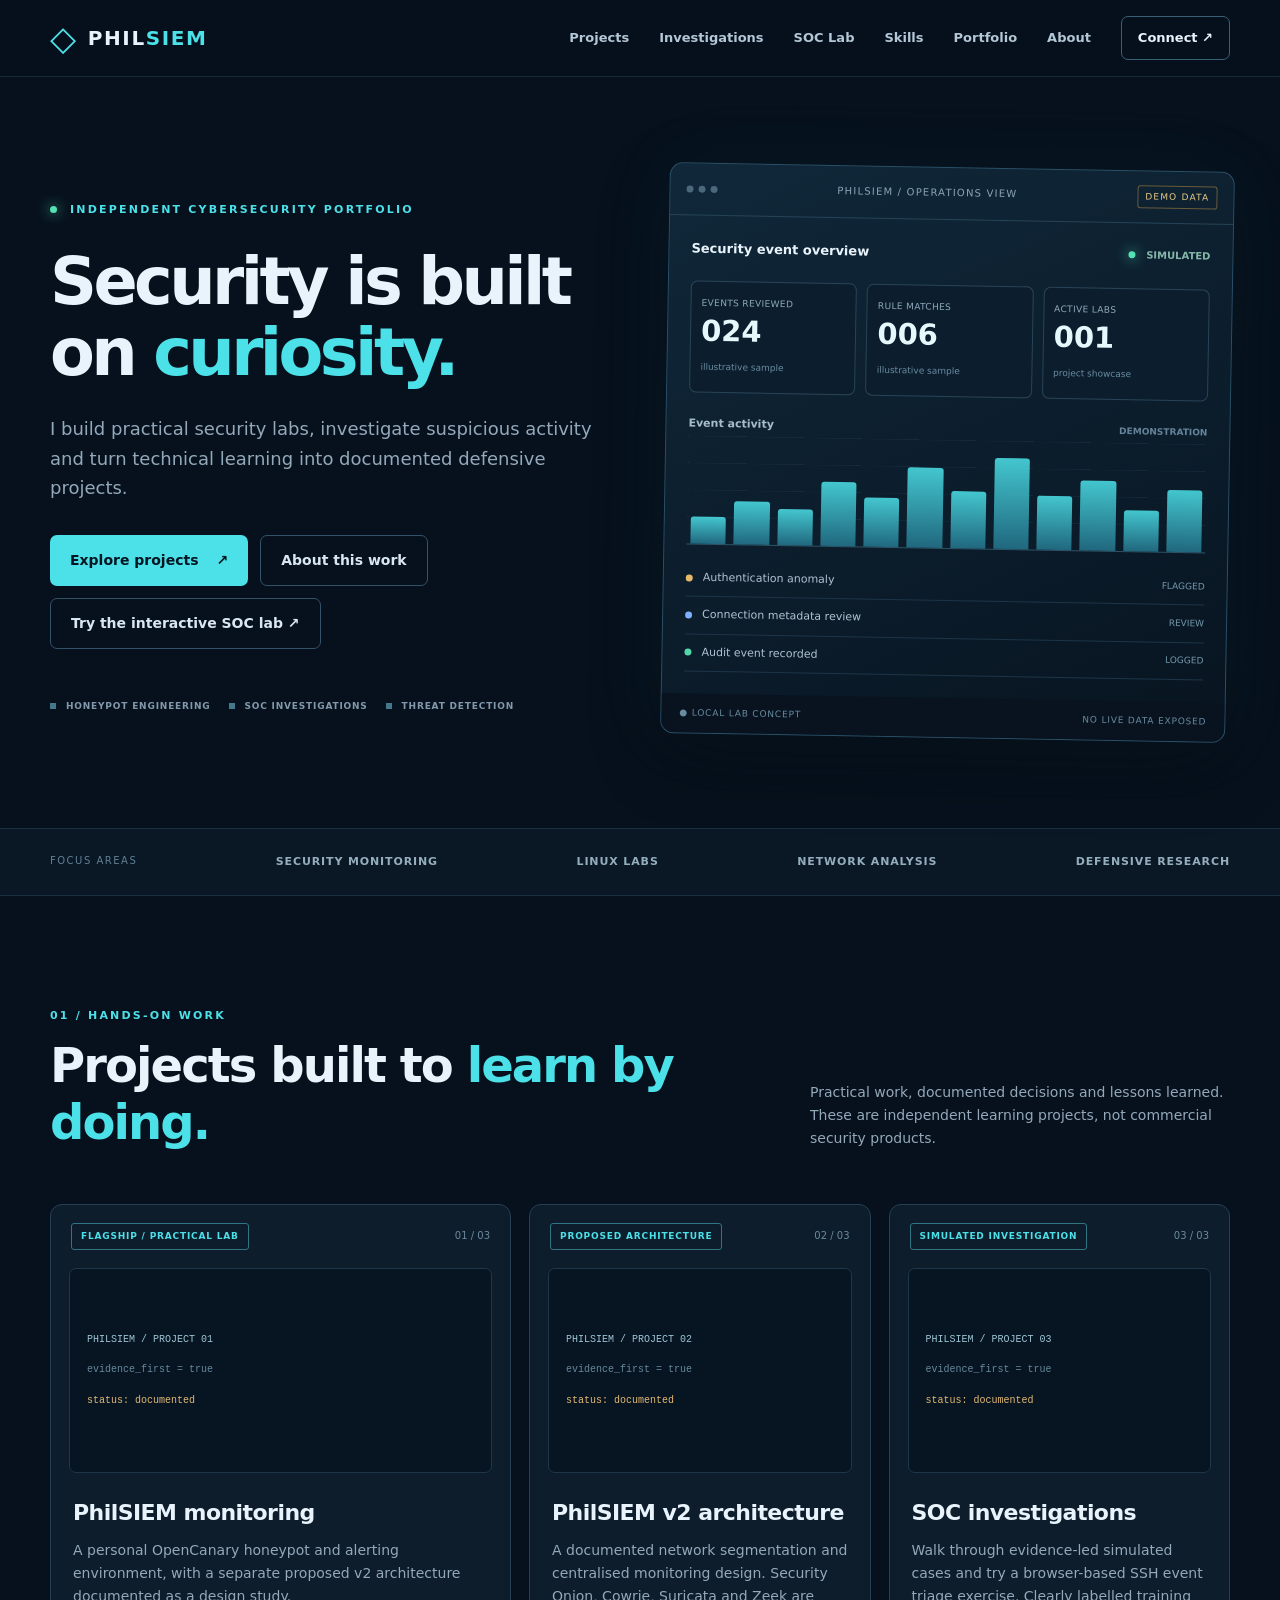
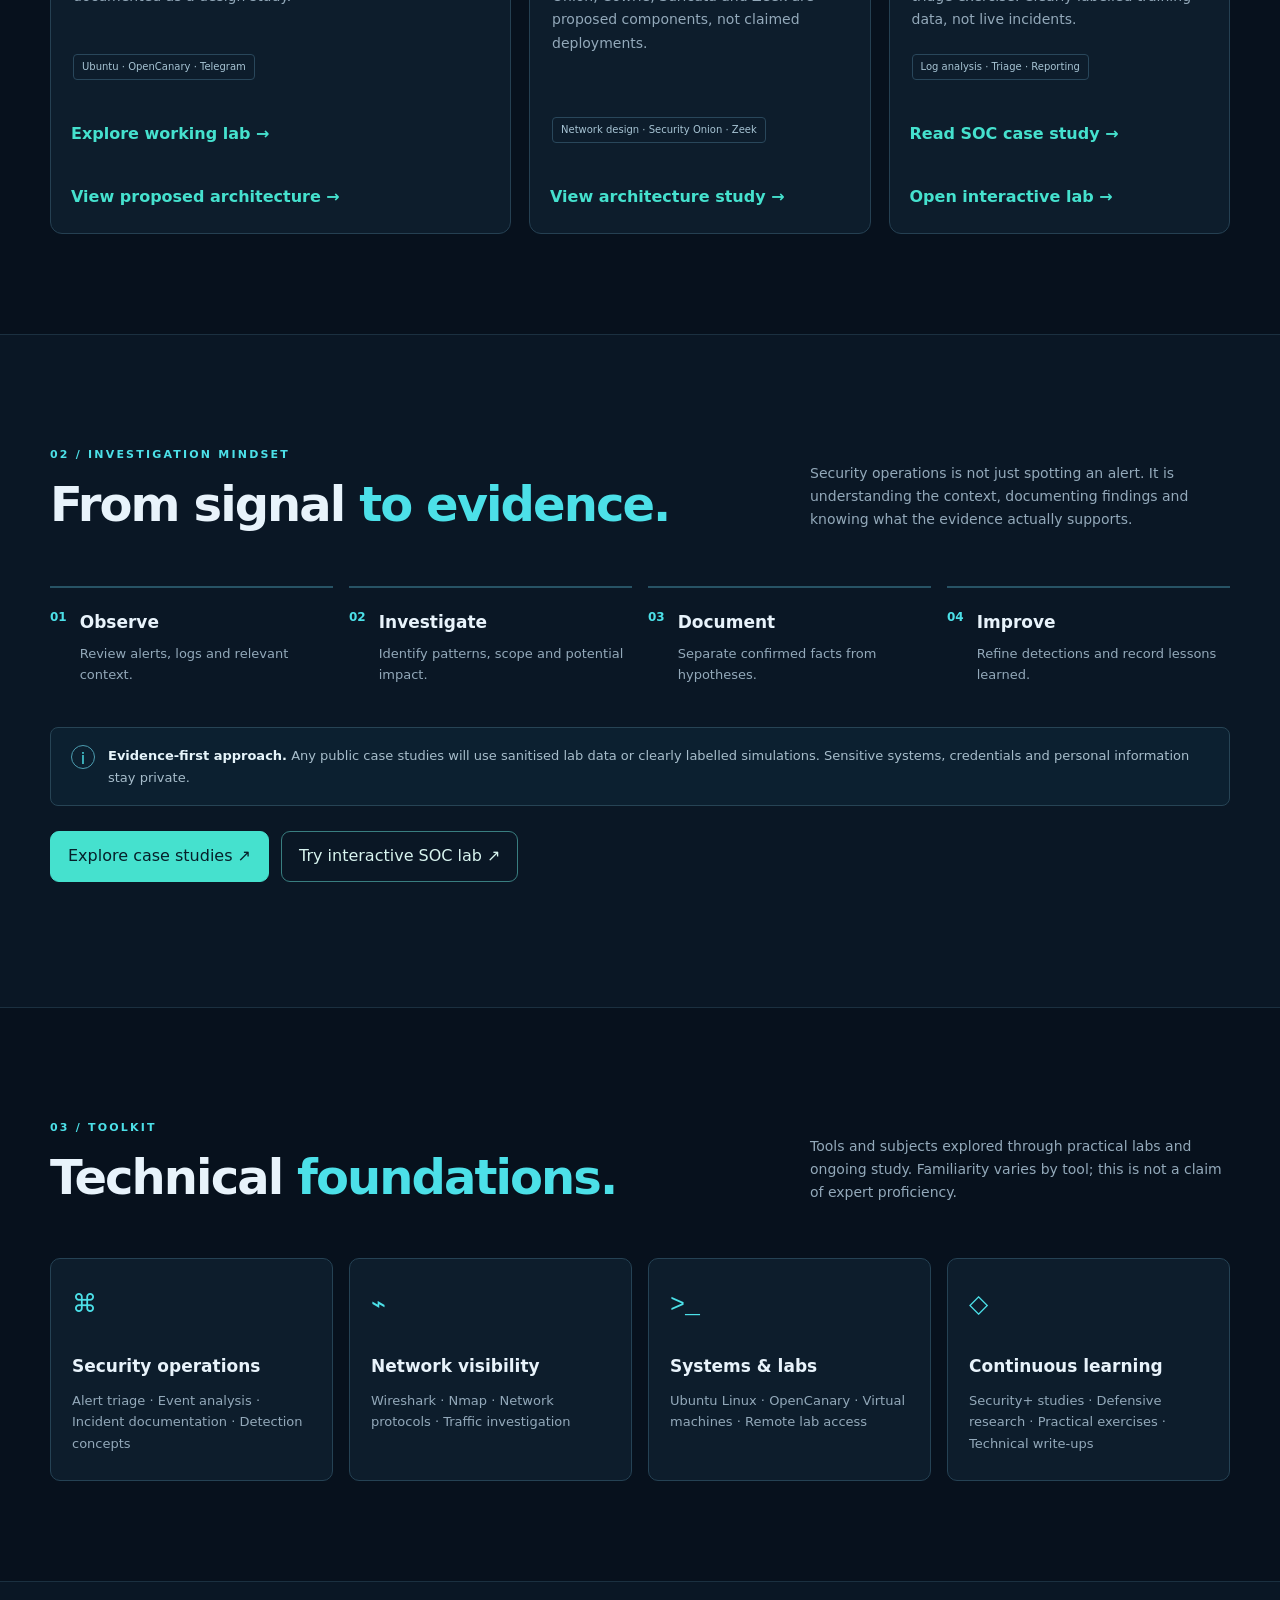
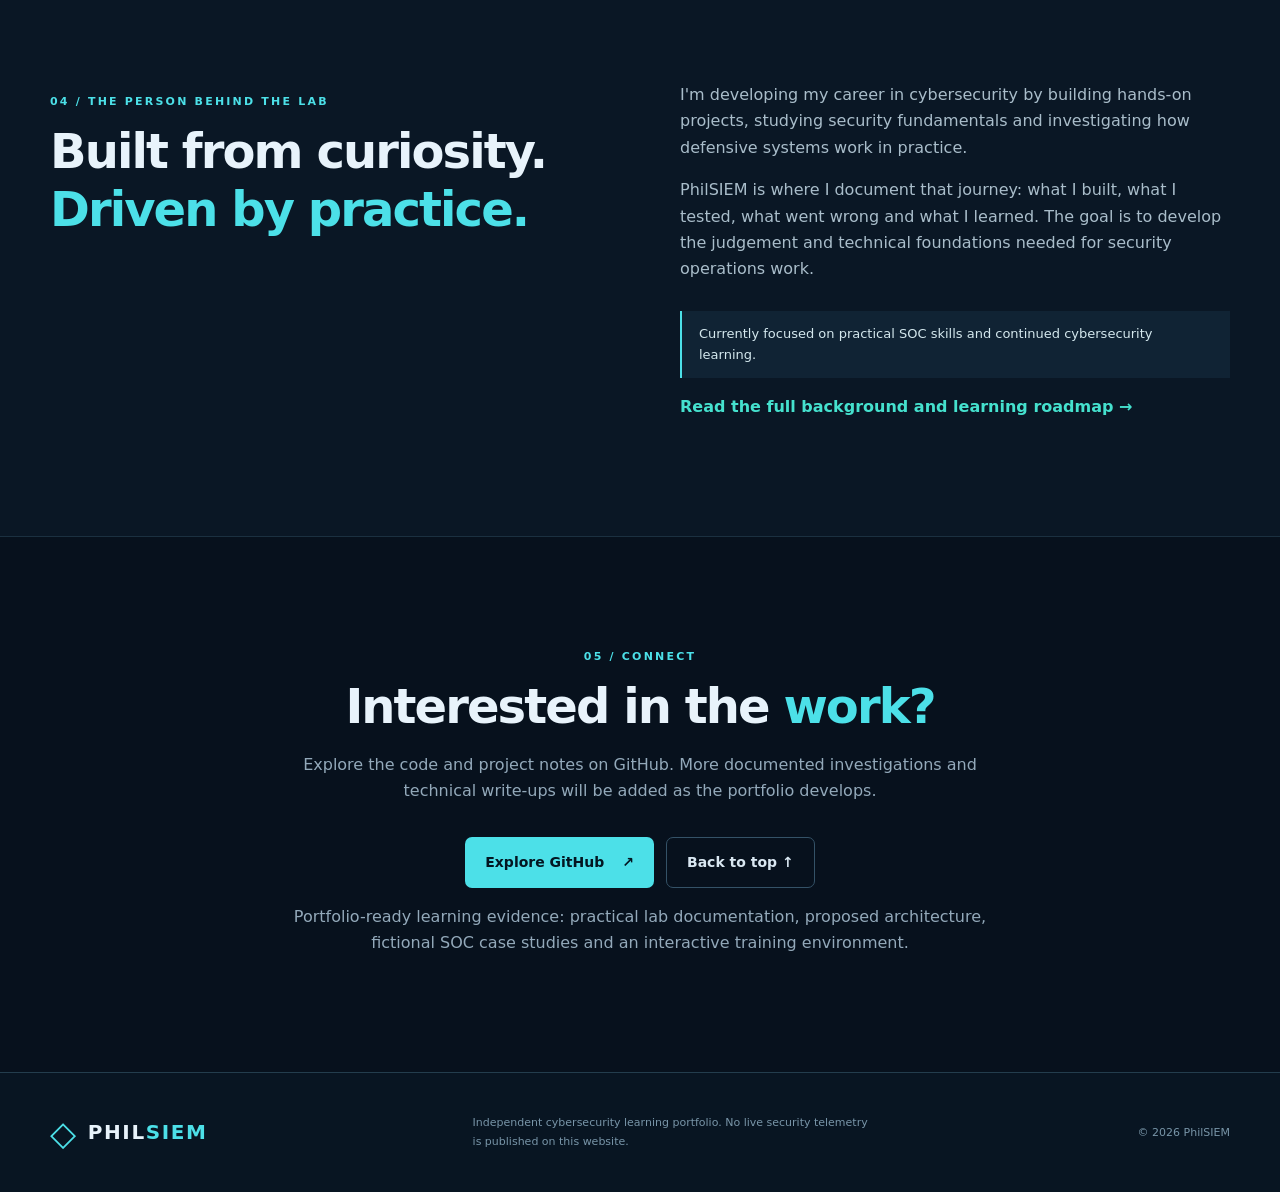
==== commit 63e0a3a1: "Add files via upload" ====
--- a/index.html
+++ b/index.html
@@ -17,7 +17,7 @@
 <div class="container nav-wrap">
 <a aria-label="PhilSIEM home" class="brand" href="#home"><span aria-hidden="true" class="brand-mark">◇</span><span>PHIL<span class="brand-accent">SIEM</span></span></a>
 <button aria-controls="site-nav" aria-expanded="false" aria-label="Open navigation" class="menu-toggle" type="button">☰</button>
-<nav aria-label="Main navigation" class="site-nav" id="site-nav"><a href="#projects">Projects</a><a href="investigations.html">Investigations</a><a href="soc-lab.html">SOC Lab</a><a href="#skills">Skills</a><a href="about.html">About</a><a class="nav-cta" href="#contact">Connect ↗</a></nav>
+<nav aria-label="Main navigation" class="site-nav" id="site-nav"><a href="#projects">Projects</a><a href="investigations.html">Investigations</a><a href="soc-lab.html">SOC Lab</a><a href="#skills">Skills</a><a href="portfolio.html">Portfolio</a><a href="about.html">About</a><a class="nav-cta" href="#contact">Connect ↗</a></nav>
 </div>
 </header>
 <main id="main">
@@ -26,7 +26,7 @@
 <p class="eyebrow"><span class="status-dot"></span> INDEPENDENT CYBERSECURITY PORTFOLIO</p>
 <h1>Security is built<br/>on <span class="gradient-text">curiosity.</span></h1>
 <p class="hero-lead">I build practical security labs, investigate suspicious activity and turn technical learning into documented defensive projects.</p>
-<div class="hero-actions"><a class="button primary" href="#projects">Explore projects <span aria-hidden="true">↗</span></a><a class="button secondary" href="#about">About this work</a></div>
+<div class="hero-actions"><a class="button primary" href="#projects">Explore projects <span aria-hidden="true">↗</span></a><a class="button secondary" href="#about">About this work</a><a class="button secondary" href="soc-lab.html">Try the interactive SOC lab ↗</a></div>
 <div class="hero-micro"><span><span class="micro-square"></span> HONEYPOT ENGINEERING</span><span><span class="micro-square"></span> SOC INVESTIGATIONS</span><span><span class="micro-square"></span> THREAT DETECTION</span></div>
 </div>
 <div aria-label="Illustrative security operations dashboard with simulated activity" class="console">
@@ -45,7 +45,7 @@
 <section class="section section-alt" id="investigations"><div class="container"><div class="section-head"><div><p class="eyebrow">02 / INVESTIGATION MINDSET</p><h2>From signal <span>to evidence.</span></h2></div><p>Security operations is not just spotting an alert. It is understanding the context, documenting findings and knowing what the evidence actually supports.</p></div><div class="workflow"><div class="workflow-step"><span>01</span><div><h3>Observe</h3><p>Review alerts, logs and relevant context.</p></div></div><div class="workflow-step"><span>02</span><div><h3>Investigate</h3><p>Identify patterns, scope and potential impact.</p></div></div><div class="workflow-step"><span>03</span><div><h3>Document</h3><p>Separate confirmed facts from hypotheses.</p></div></div><div class="workflow-step"><span>04</span><div><h3>Improve</h3><p>Refine detections and record lessons learned.</p></div></div></div><div class="notice"><span class="notice-icon">i</span><p><strong>Evidence-first approach.</strong> Any public case studies will use sanitised lab data or clearly labelled simulations. Sensitive systems, credentials and personal information stay private.</p></div><div class="v3-actions"><a class="v3-button" href="investigations.html">Explore case studies ↗</a><a class="v3-button secondary" href="soc-lab.html">Try interactive SOC lab ↗</a></div></div></section>
 <section class="section container" id="skills"><div class="section-head"><div><p class="eyebrow">03 / TOOLKIT</p><h2>Technical <span>foundations.</span></h2></div><p>Tools and subjects explored through practical labs and ongoing study. Familiarity varies by tool; this is not a claim of expert proficiency.</p></div><div class="skills-grid"><div class="skill-group"><div class="skill-icon">⌘</div><h3>Security operations</h3><p>Alert triage · Event analysis · Incident documentation · Detection concepts</p></div><div class="skill-group"><div class="skill-icon">⌁</div><h3>Network visibility</h3><p>Wireshark · Nmap · Network protocols · Traffic investigation</p></div><div class="skill-group"><div class="skill-icon">&gt;_</div><h3>Systems &amp; labs</h3><p>Ubuntu Linux · OpenCanary · Virtual machines · Remote lab access</p></div><div class="skill-group"><div class="skill-icon">◇</div><h3>Continuous learning</h3><p>Security+ studies · Defensive research · Practical exercises · Technical write-ups</p></div></div></section>
 <section class="section section-alt" id="about"><div class="container about-grid"><div><p class="eyebrow">04 / THE PERSON BEHIND THE LAB</p><h2>Built from curiosity.<br/><span>Driven by practice.</span></h2></div><div class="about-copy"><p>I'm developing my career in cybersecurity by building hands-on projects, studying security fundamentals and investigating how defensive systems work in practice.</p><p>PhilSIEM is where I document that journey: what I built, what I tested, what went wrong and what I learned. The goal is to develop the judgement and technical foundations needed for security operations work.</p><div class="about-note">Currently focused on practical SOC skills and continued cybersecurity learning.</div><p><a class="v3-link" href="about.html">Read the full background and learning roadmap →</a></p></div></div></section>
-<section class="section container contact" id="contact"><p class="eyebrow">05 / CONNECT</p><h2>Interested in the <span>work?</span></h2><p>Explore the code and project notes on GitHub. More documented investigations and technical write-ups will be added as the portfolio develops.</p><div class="hero-actions"><a class="button primary" href="https://github.com/shadowport1609" rel="noopener noreferrer" target="_blank">Explore GitHub <span aria-hidden="true">↗</span></a><a class="button secondary" href="#home">Back to top ↑</a></div></section>
+<section class="section container contact" id="contact"><p class="eyebrow">05 / CONNECT</p><h2>Interested in the <span>work?</span></h2><p>Explore the code and project notes on GitHub. More documented investigations and technical write-ups will be added as the portfolio develops.</p><div class="hero-actions"><a class="button primary" href="https://github.com/shadowport1609" rel="noopener noreferrer" target="_blank">Explore GitHub <span aria-hidden="true">↗</span></a><a class="button secondary" href="#home">Back to top ↑</a></div><p>Portfolio-ready learning evidence: practical lab documentation, proposed architecture, fictional SOC case studies and an interactive training environment.</p></section>
 </main>
 <footer class="site-footer"><div class="container footer-inner"><a class="brand" href="#home"><span class="brand-mark">◇</span><span>PHIL<span class="brand-accent">SIEM</span></span></a><p>Independent cybersecurity learning portfolio. No live security telemetry is published on this website.</p><small>© <span id="year">2026</span> PhilSIEM</small></div></footer>
 </body>
